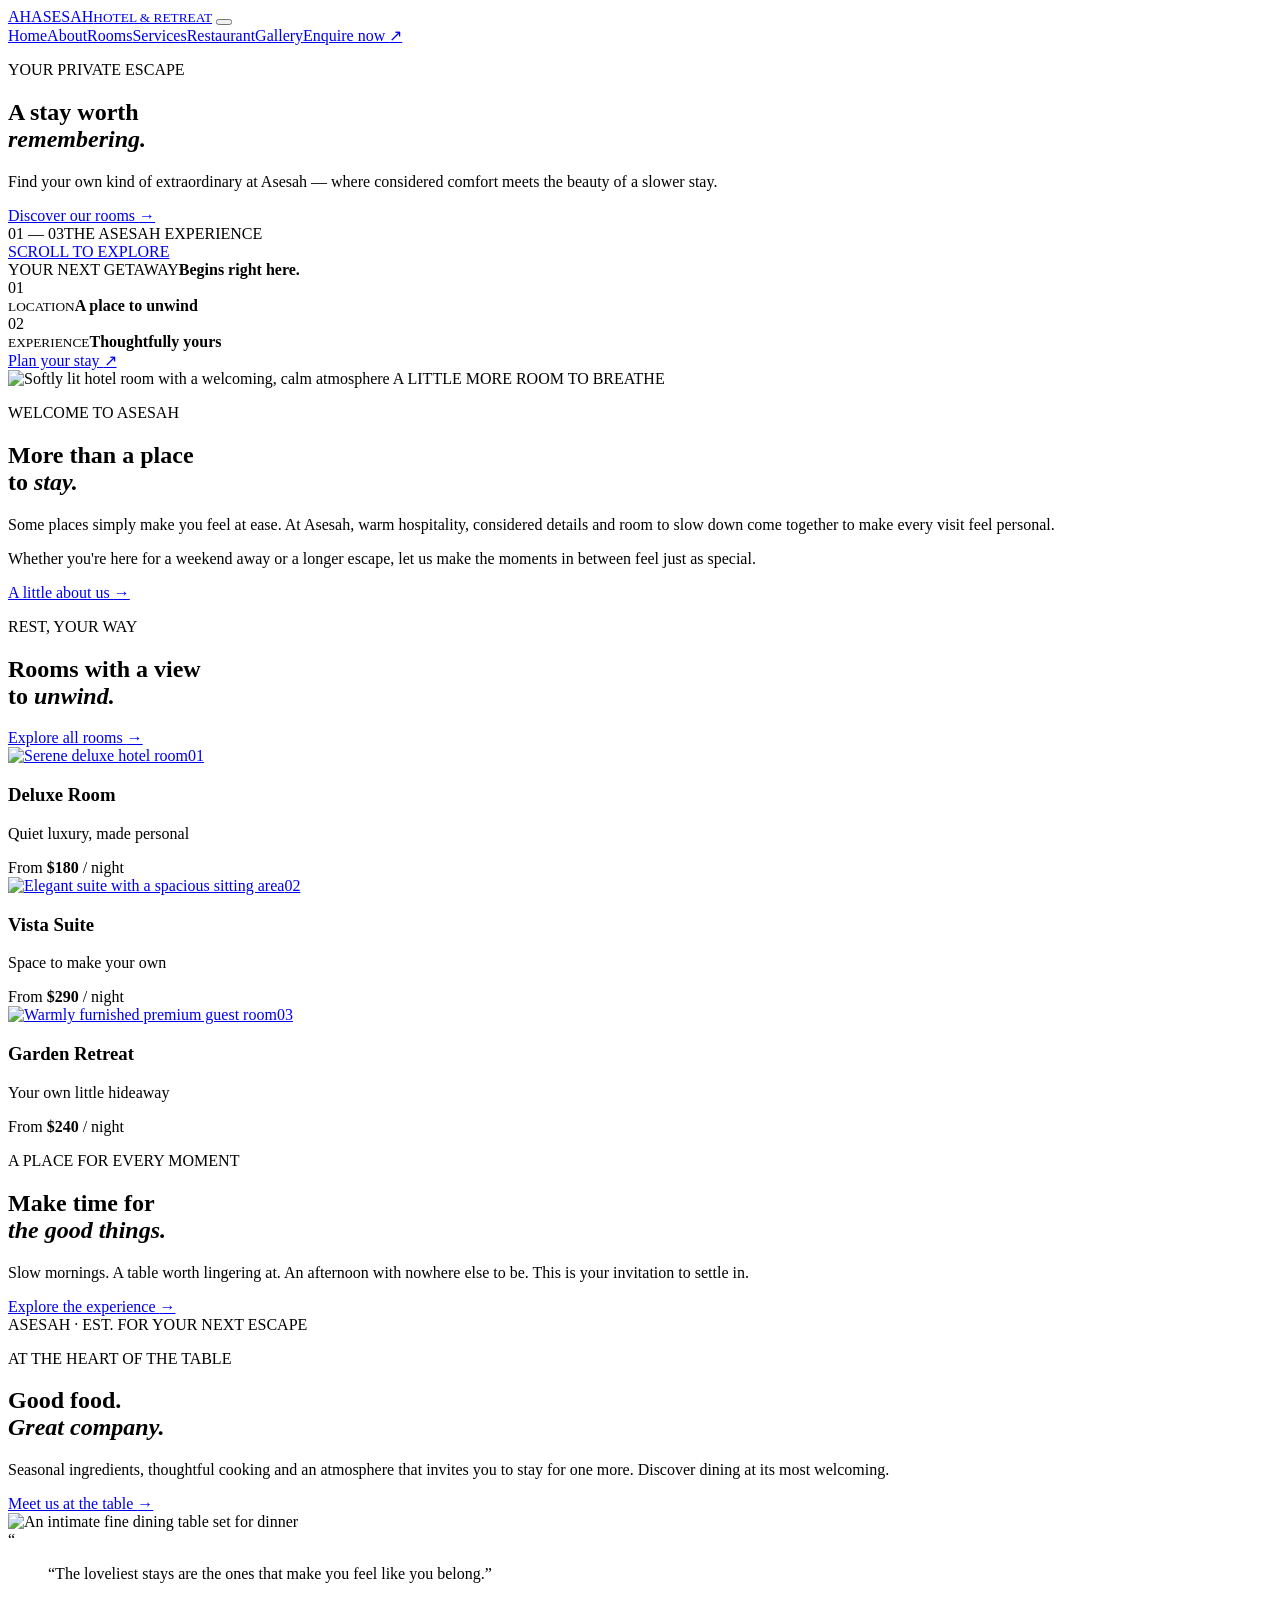
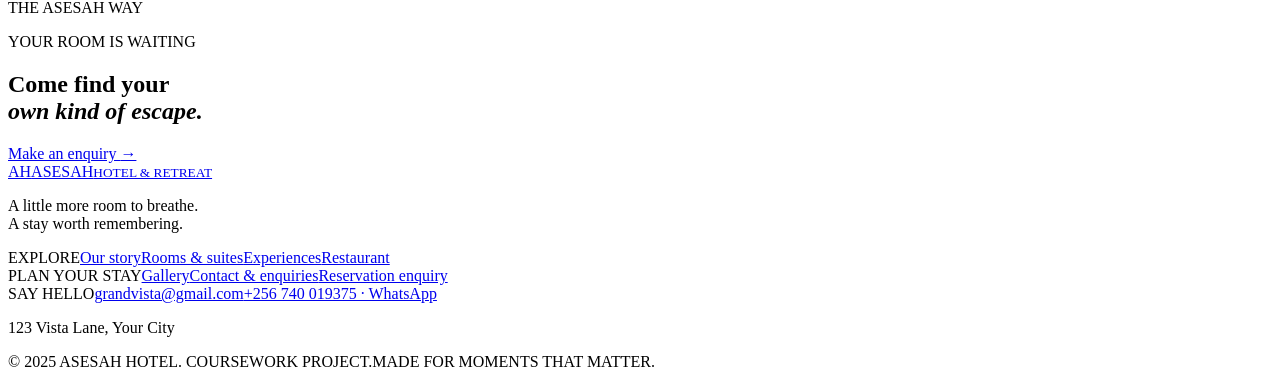
==== index.html @ 2b23ec88 "Add files via upload" ====
<!doctype html>
<html lang="en">
<head>
  <meta charset="utf-8">
  <meta name="viewport" content="width=device-width, initial-scale=1">
  <meta name="description" content="Discover thoughtful luxury, beautiful rooms and memorable dining at Asesah Hotel.">
  <title>Asesah Hotel | A stay worth remembering</title>
  <link rel="preconnect" href="https://fonts.googleapis.com">
  <link rel="preconnect" href="https://fonts.gstatic.com" crossorigin>
  <link href="https://fonts.googleapis.com/css2?family=DM+Sans:wght@400;500;600;700&family=Playfair+Display:wght@400;500;600;700&display=swap" rel="stylesheet">
  <link rel="stylesheet" href="css/style.css">
  <script src="js/script.js" defer></script>
</head>
<body>
  <header class="site-header">
    <a class="brand" href="index.html" aria-label="Asesah Hotel home"><span class="brand-mark">AH</span><span class="brand-name">ASESAH<small>HOTEL &amp; RETREAT</small></span></a>
    <button class="menu-toggle" type="button" aria-expanded="false" aria-controls="primary-nav" aria-label="Open navigation"><span></span><span></span></button>
    <nav class="primary-nav" id="primary-nav" aria-label="Main navigation">
      <a class="active" href="index.html">Home</a><a href="about.html">About</a><a href="rooms.html">Rooms</a><a href="services.html">Services</a><a href="restaurant.html">Restaurant</a><a href="gallery.html">Gallery</a><a class="nav-cta" href="contact.html">Enquire now <span aria-hidden="true">↗</span></a>
    </nav>
  </header>
  <main>
    <section class="hero home-hero">
      <div class="hero-shade"></div>
      <div class="hero-content">
        <p class="eyebrow light-eyebrow"><span></span> YOUR PRIVATE ESCAPE</p>
        <h1>A stay worth<br><em>remembering.</em></h1>
        <p class="hero-copy">Find your own kind of extraordinary at Asesah — where considered comfort meets the beauty of a slower stay.</p>
        <a class="button button-gold" href="rooms.html">Discover our rooms <span aria-hidden="true">→</span></a>
      </div>
      <div class="hero-caption"><span>01 — 03</span><span>THE ASESAH EXPERIENCE</span><span class="caption-line"></span></div>
      <a class="scroll-cue" href="#welcome"><span></span> SCROLL TO EXPLORE</a>
    </section>

    <section class="booking-strip" aria-label="Plan your stay">
      <div class="booking-intro"><span class="eyebrow">YOUR NEXT GETAWAY</span><strong>Begins right here.</strong></div>
      <div class="booking-detail"><span>01</span><div><small>LOCATION</small><strong>A place to unwind</strong></div></div>
      <div class="booking-detail"><span>02</span><div><small>EXPERIENCE</small><strong>Thoughtfully yours</strong></div></div>
      <a class="booking-link" href="contact.html">Plan your stay <span aria-hidden="true">↗</span></a>
    </section>

    <section class="section welcome-section" id="welcome">
      <div class="welcome-image image-frame">
        <img src="https://images.unsplash.com/photo-1611892440504-42a792e24d32?auto=format&fit=crop&w=1100&q=85" alt="Softly lit hotel room with a welcoming, calm atmosphere">
        <span class="image-note">A LITTLE MORE ROOM TO BREATHE</span>
      </div>
      <div class="welcome-copy">
        <p class="eyebrow">WELCOME TO ASESAH</p>
        <h2>More than a place<br>to <em>stay.</em></h2>
        <p>Some places simply make you feel at ease. At Asesah, warm hospitality, considered details and room to slow down come together to make every visit feel personal.</p>
        <p>Whether you're here for a weekend away or a longer escape, let us make the moments in between feel just as special.</p>
        <a class="text-link" href="about.html">A little about us <span aria-hidden="true">→</span></a>
      </div>
    </section>

    <section class="section rooms-section">
      <div class="section-heading">
        <div><p class="eyebrow">REST, YOUR WAY</p><h2>Rooms with a view<br>to <em>unwind.</em></h2></div>
        <a class="text-link" href="rooms.html">Explore all rooms <span aria-hidden="true">→</span></a>
      </div>
      <div class="room-grid">
        <article class="room-card">
          <a class="room-image" href="rooms.html"><img src="https://images.unsplash.com/photo-1611892440504-42a792e24d32?auto=format&fit=crop&w=900&q=85" alt="Serene deluxe hotel room" loading="lazy"><span class="room-number">01</span></a>
          <div class="room-info"><div><h3>Deluxe Room</h3><p>Quiet luxury, made personal</p></div><span class="room-price">From <strong>$180</strong> / night</span></div>
        </article>
        <article class="room-card">
          <a class="room-image" href="rooms.html"><img src="https://images.unsplash.com/photo-1590490360182-c33d57733427?auto=format&fit=crop&w=900&q=85" alt="Elegant suite with a spacious sitting area" loading="lazy"><span class="room-number">02</span></a>
          <div class="room-info"><div><h3>Vista Suite</h3><p>Space to make your own</p></div><span class="room-price">From <strong>$290</strong> / night</span></div>
        </article>
        <article class="room-card">
          <a class="room-image" href="rooms.html"><img src="https://images.unsplash.com/photo-1616486338812-3dadae4b4ace?auto=format&fit=crop&w=900&q=85" alt="Warmly furnished premium guest room" loading="lazy"><span class="room-number">03</span></a>
          <div class="room-info"><div><h3>Garden Retreat</h3><p>Your own little hideaway</p></div><span class="room-price">From <strong>$240</strong> / night</span></div>
        </article>
      </div>
    </section>

    <section class="experience-band">
      <div class="experience-photo"></div>
      <div class="experience-content"><p class="eyebrow light-eyebrow">A PLACE FOR EVERY MOMENT</p><h2>Make time for<br><em>the good things.</em></h2><p>Slow mornings. A table worth lingering at. An afternoon with nowhere else to be. This is your invitation to settle in.</p><a class="button button-outline" href="services.html">Explore the experience <span aria-hidden="true">→</span></a></div>
      <div class="experience-index">ASESAH · EST. FOR YOUR NEXT ESCAPE</div>
    </section>

    <section class="section dining-section">
      <div class="dining-copy"><p class="eyebrow">AT THE HEART OF THE TABLE</p><h2>Good food.<br><em>Great company.</em></h2><p>Seasonal ingredients, thoughtful cooking and an atmosphere that invites you to stay for one more. Discover dining at its most welcoming.</p><a class="text-link" href="restaurant.html">Meet us at the table <span aria-hidden="true">→</span></a></div>
      <div class="dining-image image-frame"><img src="https://images.unsplash.com/photo-1414235077428-338989a2e8c0?auto=format&fit=crop&w=1100&q=85" alt="An intimate fine dining table set for dinner" loading="lazy"></div>
    </section>
    <section class="quote-section"><span class="quote-mark">“</span><blockquote>“The loveliest stays are the ones that make you feel like you belong.”</blockquote><p>THE ASESAH WAY</p></section>
    <section class="final-cta"><p class="eyebrow light-eyebrow">YOUR ROOM IS WAITING</p><h2>Come find your<br><em>own kind of escape.</em></h2><a class="button button-gold" href="contact.html">Make an enquiry <span aria-hidden="true">→</span></a></section>
  </main>
  <footer class="site-footer">
    <div class="footer-main"><div class="footer-brand"><a class="brand brand-footer" href="index.html"><span class="brand-mark">AH</span><span class="brand-name">ASESAH<small>HOTEL &amp; RETREAT</small></span></a><p>A little more room to breathe.<br>A stay worth remembering.</p></div><div class="footer-column"><span class="footer-label">EXPLORE</span><a href="about.html">Our story</a><a href="rooms.html">Rooms &amp; suites</a><a href="services.html">Experiences</a><a href="restaurant.html">Restaurant</a></div><div class="footer-column"><span class="footer-label">PLAN YOUR STAY</span><a href="gallery.html">Gallery</a><a href="contact.html">Contact &amp; enquiries</a><a href="contact.html#reservation">Reservation enquiry</a></div><div class="footer-column footer-contact"><span class="footer-label">SAY HELLO</span><a href="mailto:grandvista@gmail.com">grandvista@gmail.com</a><a href="https://wa.me/256740019375" target="_blank" rel="noopener noreferrer">+256 740 019375 · WhatsApp</a><p>123 Vista Lane, Your City</p></div></div>
    <div class="footer-bottom"><span>© 2025 ASESAH HOTEL. COURSEWORK PROJECT.</span><span>MADE FOR MOMENTS THAT MATTER.</span></div>
  </footer>
</body>
</html>
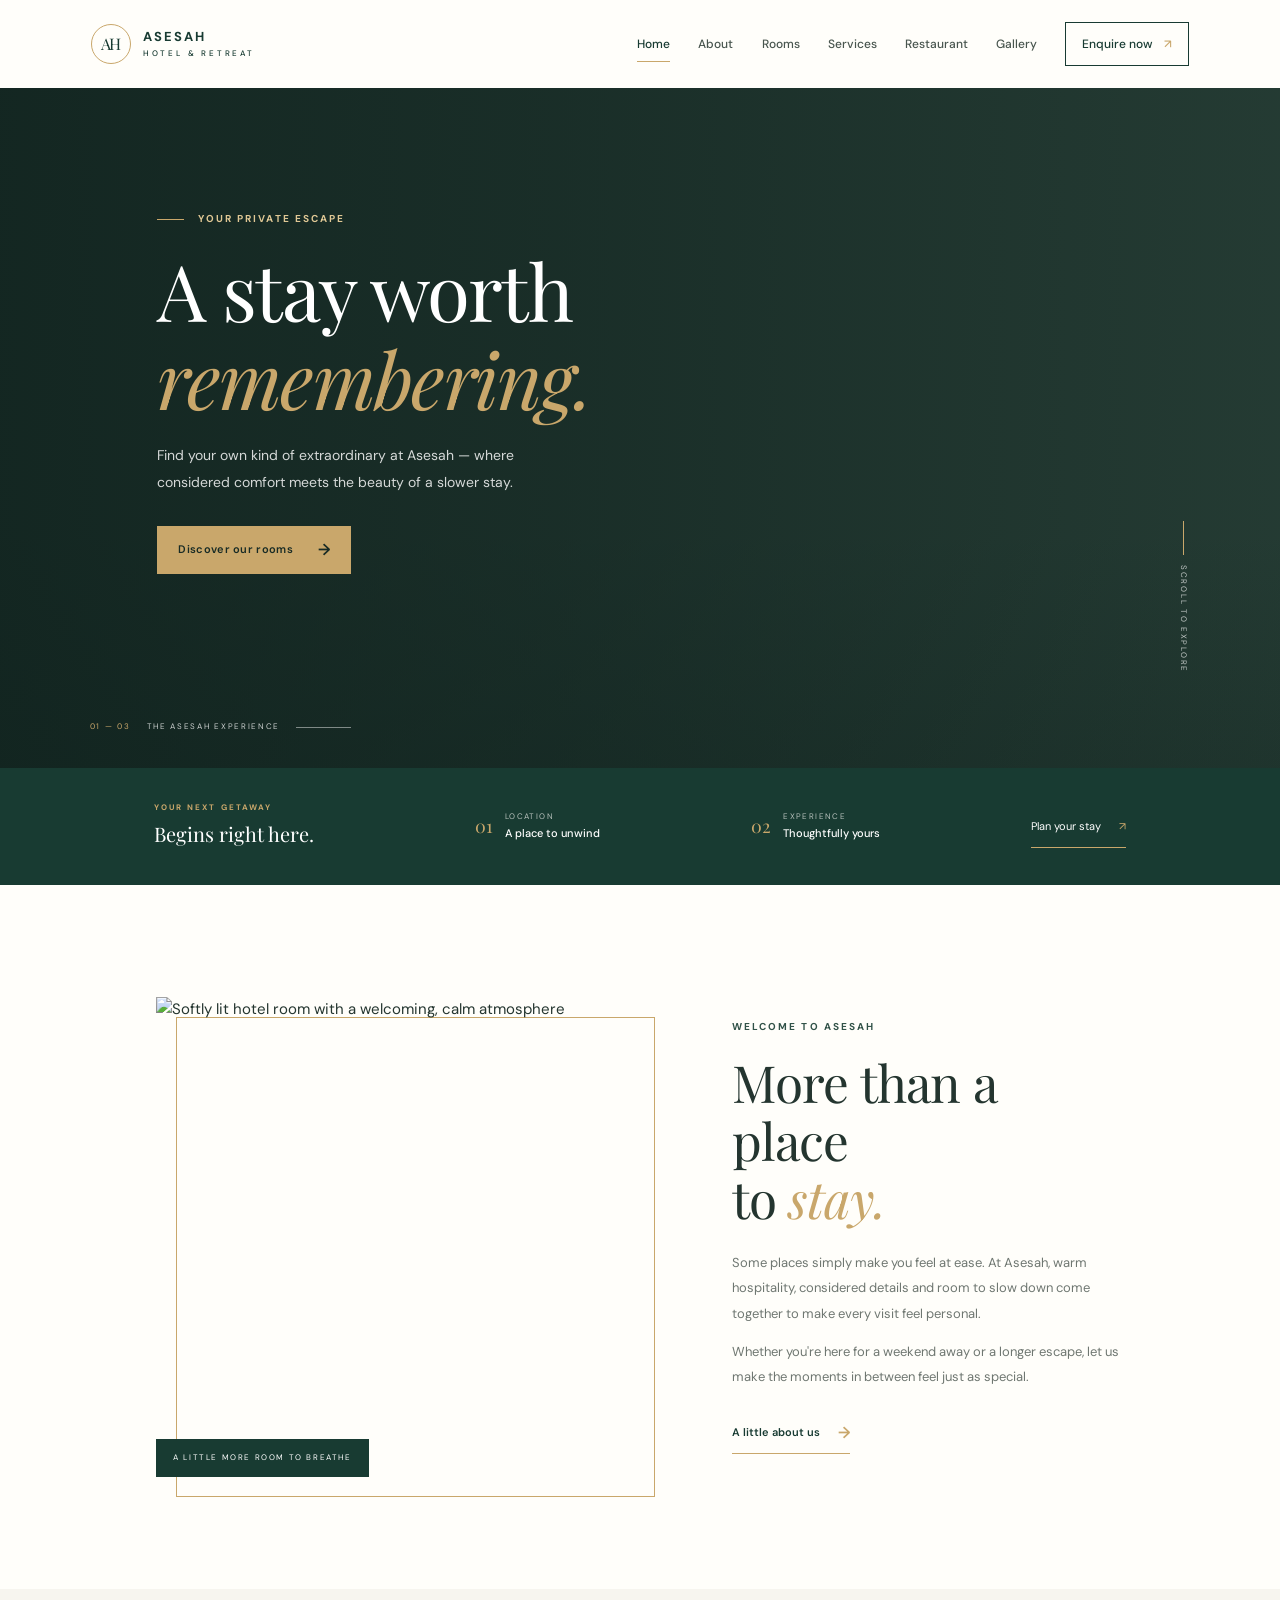
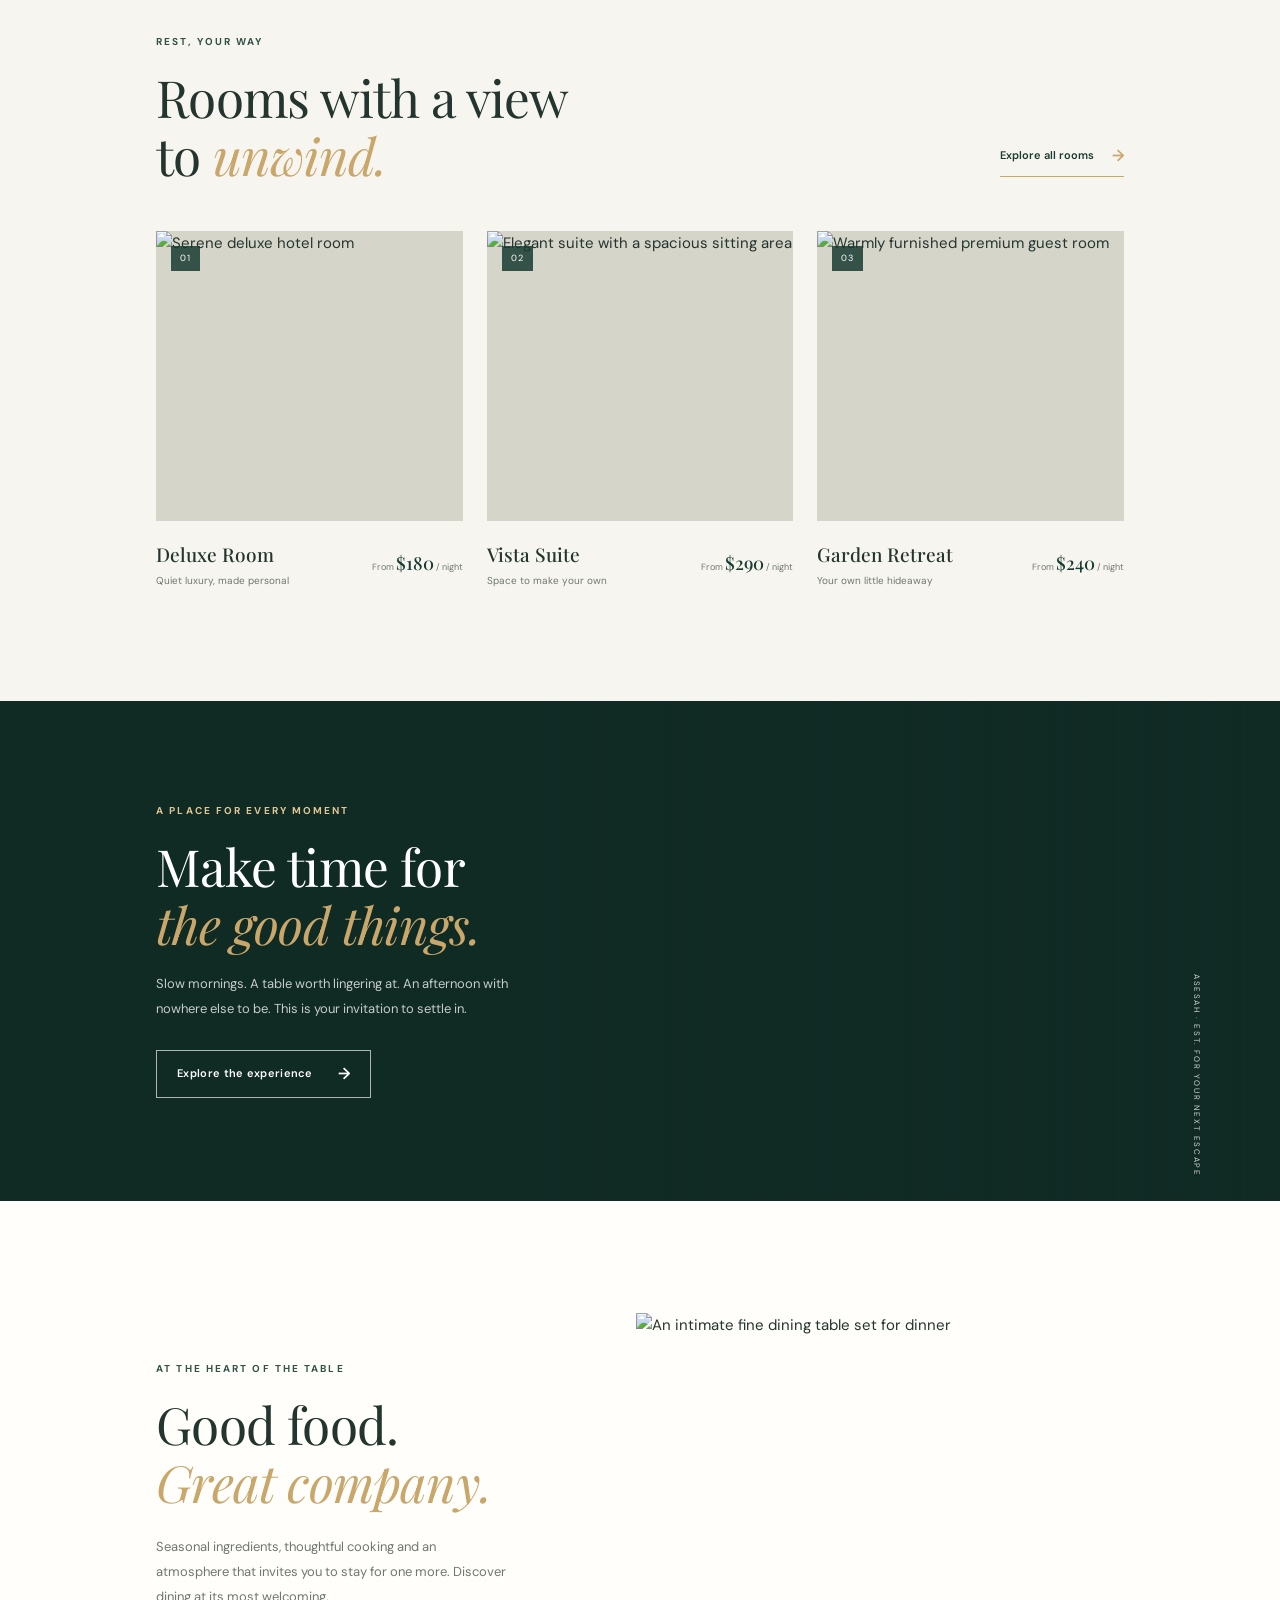
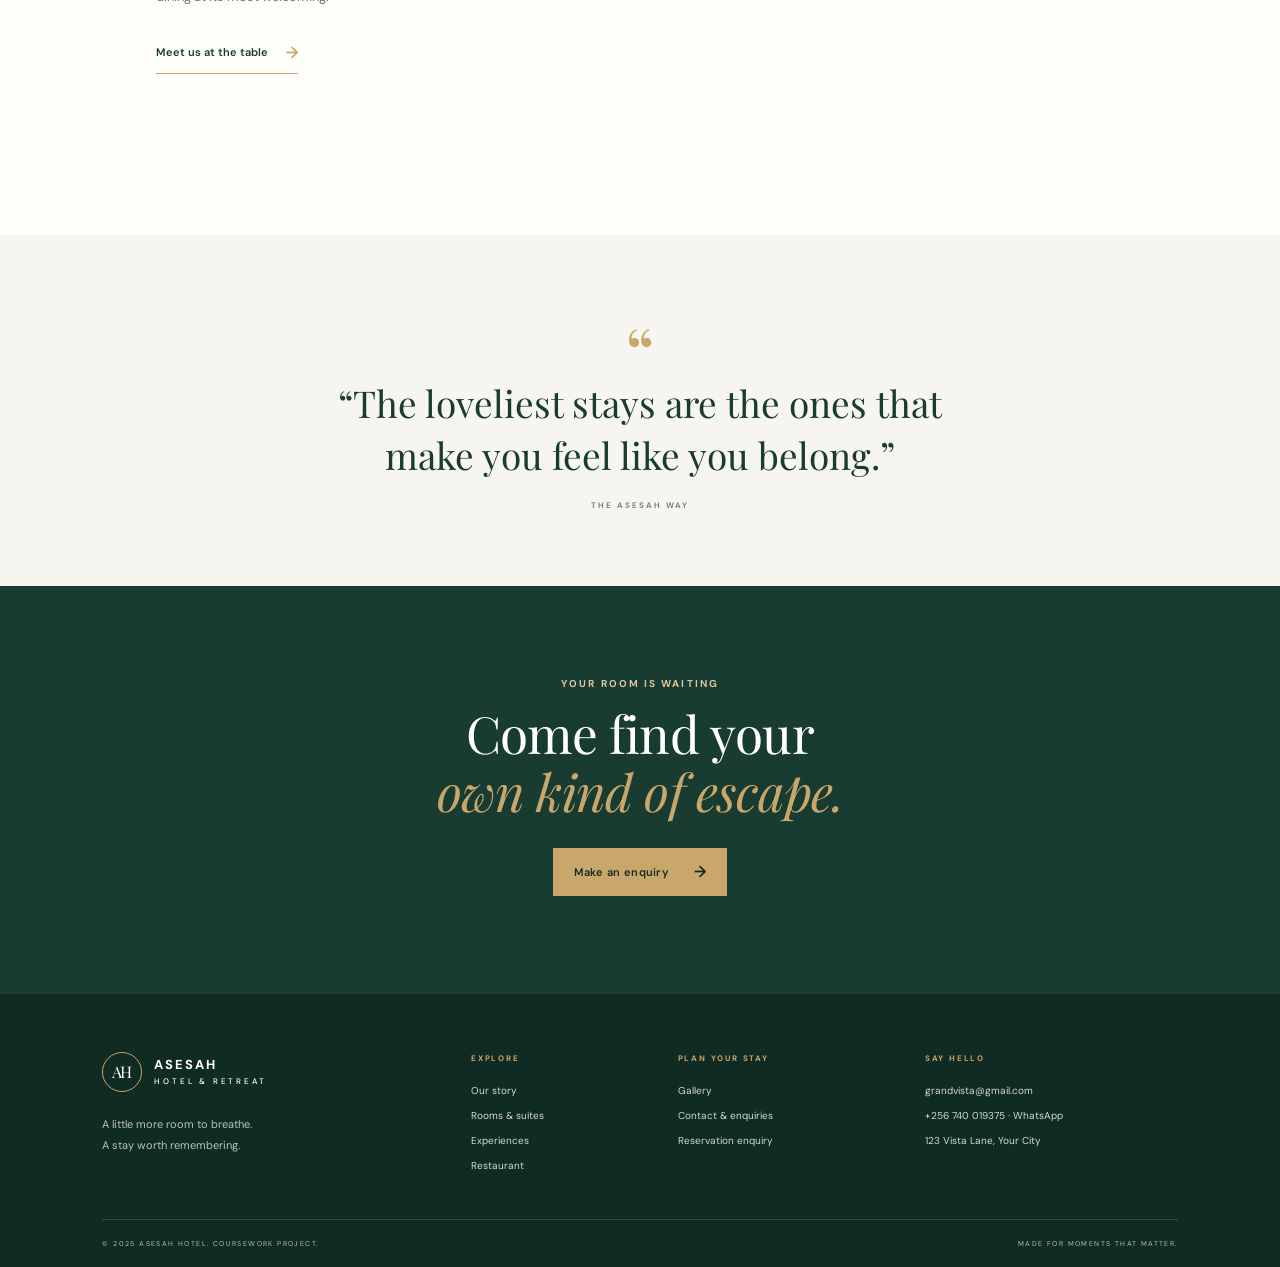
==== commit d7072780: "Fix static asset paths for Cloudflare Pages Point all pages to the CSS and JavaScript files at the r" ====
--- a/index.html
+++ b/index.html
@@ -8,8 +8,8 @@
   <link rel="preconnect" href="https://fonts.googleapis.com">
   <link rel="preconnect" href="https://fonts.gstatic.com" crossorigin>
   <link href="https://fonts.googleapis.com/css2?family=DM+Sans:wght@400;500;600;700&family=Playfair+Display:wght@400;500;600;700&display=swap" rel="stylesheet">
-  <link rel="stylesheet" href="css/style.css">
-  <script src="js/script.js" defer></script>
+  <link rel="stylesheet" href="style.css">
+  <script src="script.js" defer></script>
 </head>
 <body>
   <header class="site-header">
--- a/style.css
+++ b/style.css
@@ -0,0 +1,430 @@
+:root {
+  --green: #183b32;
+  --green-deep: #102a24;
+  --green-soft: #315248;
+  --gold: #c9a76b;
+  --cream: #f7f5ef;
+  --paper: #fffefa;
+  --ink: #24352f;
+  --muted: #6f7771;
+  --line: #e4e1d8;
+  --serif: "Playfair Display", Georgia, serif;
+  --sans: "DM Sans", Arial, sans-serif;
+}
+
+* { box-sizing: border-box; }
+html { scroll-behavior: smooth; }
+body { margin: 0; color: var(--ink); background: var(--paper); font-family: var(--sans); font-size: 15px; line-height: 1.7; -webkit-font-smoothing: antialiased; }
+img { display: block; width: 100%; }
+a { color: inherit; text-decoration: none; }
+button, input, select, textarea { font: inherit; }
+button, a { -webkit-tap-highlight-color: transparent; }
+::selection { color: white; background: var(--green-soft); }
+
+.site-header { height: 88px; width: 100%; padding: 0 7.1%; display: flex; align-items: center; justify-content: space-between; background: var(--paper); position: relative; z-index: 20; }
+.brand { display: inline-flex; gap: 12px; align-items: center; color: var(--green); }
+.brand-mark { width: 40px; height: 40px; display: grid; place-items: center; border: 1px solid var(--gold); border-radius: 50%; font-family: var(--serif); font-size: 16px; letter-spacing: -2px; padding-right: 2px; }
+.brand-name { font-size: 13px; font-weight: 700; line-height: 1.1; letter-spacing: 2px; }
+.brand-name small { display: block; margin-top: 5px; font-size: 8px; font-weight: 500; letter-spacing: 2.8px; }
+.primary-nav { display: flex; align-items: center; gap: clamp(17px, 2.2vw, 35px); height: 100%; }
+.primary-nav > a { position: relative; color: #48554e; font-size: 12px; font-weight: 500; transition: color .2s ease; }
+.primary-nav > a:not(.nav-cta)::after { content: ""; height: 1px; width: 0; position: absolute; bottom: -8px; left: 0; background: var(--gold); transition: width .2s ease; }
+.primary-nav > a:hover, .primary-nav > a.active { color: var(--green); }
+.primary-nav > a:hover::after, .primary-nav > a.active::after { width: 100%; }
+.primary-nav .nav-cta { padding: 11px 16px; border: 1px solid var(--green); color: var(--green); transition: color .2s ease, background .2s ease; }
+.primary-nav .nav-cta:hover, .primary-nav .nav-cta.active { color: white; background: var(--green); }
+.nav-cta span { padding-left: 9px; color: var(--gold); }
+.menu-toggle { display: none; }
+
+.hero, .page-hero { position: relative; overflow: hidden; background-color: #263d35; background-position: center; background-size: cover; color: white; }
+.home-hero { min-height: min(680px, calc(100vh - 88px)); background-image: url("https://images.unsplash.com/photo-1600607687939-ce8a6c25118c?auto=format&fit=crop&w=2200&q=90"); }
+.hero-shade { position: absolute; inset: 0; background: linear-gradient(90deg, rgba(14,32,28,.77) 0%, rgba(14,32,28,.52) 43%, rgba(14,32,28,.08) 100%), linear-gradient(0deg, rgba(13,29,25,.22), transparent 35%); }
+.hero-content { position: relative; z-index: 1; width: min(610px, 78%); padding: 124px 0 125px 12.3%; }
+.eyebrow { margin: 0 0 20px; color: var(--green-soft); font-size: 10px; font-weight: 700; line-height: 1.4; letter-spacing: 2.1px; }
+.light-eyebrow { color: #e0c895; }
+.eyebrow span { display: inline-block; vertical-align: middle; width: 27px; height: 1px; margin-right: 9px; background: var(--gold); }
+h1, h2, h3, p { margin-top: 0; }
+h1, h2 { font-family: var(--serif); font-weight: 400; line-height: 1.13; }
+h1 { margin-bottom: 20px; font-size: clamp(52px, 6.1vw, 83px); letter-spacing: -1.7px; }
+h1 em, h2 em { color: var(--gold); font-weight: 400; }
+.hero-copy { max-width: 425px; margin-bottom: 30px; color: rgba(255,255,255,.82); font-size: 14px; line-height: 1.9; }
+.button { min-height: 48px; display: inline-flex; align-items: center; justify-content: center; gap: 25px; padding: 0 20px; border: 1px solid transparent; font-size: 11px; font-weight: 600; letter-spacing: .3px; transition: background .2s ease, color .2s ease, border-color .2s ease, transform .2s ease; }
+.button:hover { transform: translateY(-2px); }
+.button span { font-size: 16px; line-height: 1; }
+.button-gold { color: #182b25; background: var(--gold); }
+.button-gold:hover { background: #d7bb87; }
+.button-dark { color: white; background: var(--green); }
+.button-dark:hover { background: var(--green-soft); }
+.button-outline { border-color: rgba(255,255,255,.65); color: white; }
+.button-outline:hover { color: var(--green); background: white; }
+.hero-caption { position: absolute; z-index: 1; right: 7%; bottom: 34px; left: 7%; display: flex; gap: 16px; align-items: center; color: rgba(255,255,255,.78); font-size: 8px; letter-spacing: 1.7px; }
+.hero-caption > span:first-child { color: var(--gold); }
+.caption-line { width: 55px; height: 1px; background: rgba(255,255,255,.45); }
+.scroll-cue { position: absolute; right: 7%; bottom: 95px; z-index: 1; display: flex; align-items: center; gap: 10px; color: rgba(255,255,255,.72); font-size: 8px; letter-spacing: 1.7px; writing-mode: vertical-rl; }
+.scroll-cue span { width: 1px; height: 34px; background: var(--gold); }
+
+.booking-strip { min-height: 117px; padding: 24px 12%; display: flex; align-items: center; justify-content: space-between; gap: 28px; color: white; background: var(--green); }
+.booking-intro { display: flex; flex-direction: column; min-width: 170px; }
+.booking-intro .eyebrow { margin-bottom: 4px; color: var(--gold); font-size: 8px; }
+.booking-intro strong { font-family: var(--serif); font-size: 20px; font-weight: 400; }
+.booking-detail { display: flex; align-items: center; gap: 12px; }
+.booking-detail > span { color: var(--gold); font-family: var(--serif); font-size: 18px; }
+.booking-detail div { display: flex; flex-direction: column; }
+.booking-detail small { color: #b7c1bc; font-size: 8px; letter-spacing: 1.4px; }
+.booking-detail strong { font-size: 11px; font-weight: 500; }
+.booking-link { padding: 12px 0; border-bottom: 1px solid var(--gold); color: white; font-size: 11px; }
+.booking-link span { padding-left: 15px; color: var(--gold); }
+
+.section { padding: 112px 12.2%; }
+.welcome-section { display: grid; grid-template-columns: 1.05fr .86fr; gap: 10%; align-items: center; }
+.image-frame { position: relative; }
+.image-frame img { height: 480px; object-fit: cover; }
+.welcome-image::before { content: ""; position: absolute; z-index: -1; top: 20px; right: -20px; bottom: -20px; left: 20px; border: 1px solid var(--gold); }
+.image-note { position: absolute; bottom: 0; left: 0; padding: 12px 17px; color: white; background: var(--green); font-size: 8px; letter-spacing: 1.6px; }
+.welcome-copy { max-width: 420px; }
+.welcome-copy h2, .section-heading h2, .centered-heading h2, .values-heading h2, .experience-content h2, .dining-copy h2, .room-note h2, .amenities-band h2, .restaurant-hours h2, .contact-details h2, .form-heading h2, .contact-last h2, .final-cta h2, .about-image-band h2 { margin-bottom: 22px; font-size: clamp(38px, 4vw, 54px); letter-spacing: -.8px; }
+.welcome-copy > p:not(.eyebrow), .dining-copy > p:not(.eyebrow) { color: var(--muted); font-size: 13px; line-height: 1.95; }
+.text-link { display: inline-flex; align-items: center; gap: 18px; margin-top: 16px; padding-bottom: 7px; border-bottom: 1px solid var(--gold); color: var(--green); font-size: 11px; font-weight: 600; }
+.text-link span { color: var(--gold); font-size: 16px; transition: transform .2s ease; }
+.text-link:hover span { transform: translateX(4px); }
+
+.rooms-section { padding-top: 46px; background: var(--cream); }
+.section-heading { display: flex; align-items: end; justify-content: space-between; gap: 30px; margin-bottom: 46px; }
+.section-heading h2 { margin-bottom: 0; }
+.section-heading .text-link { margin: 0 0 8px; }
+.room-grid { display: grid; grid-template-columns: repeat(3, 1fr); gap: 24px; }
+.room-card { min-width: 0; }
+.room-image { position: relative; display: block; overflow: hidden; height: 290px; background: #d6d5ca; }
+.room-image img { height: 100%; object-fit: cover; transition: transform .5s ease; }
+.room-card:hover .room-image img { transform: scale(1.035); }
+.room-number { position: absolute; top: 15px; left: 15px; padding: 5px 9px; color: white; background: rgba(24,59,50,.85); font-size: 9px; letter-spacing: 1px; }
+.room-info { display: flex; justify-content: space-between; gap: 10px; padding-top: 17px; }
+.room-info h3 { margin-bottom: 2px; font-family: var(--serif); font-size: 19px; font-weight: 500; }
+.room-info p { margin-bottom: 0; color: var(--muted); font-size: 10px; }
+.room-price { align-self: center; color: var(--muted); text-align: right; white-space: nowrap; font-size: 9px; }
+.room-price strong { color: var(--green); font-family: var(--serif); font-size: 18px; font-weight: 500; }
+
+.experience-band { min-height: 500px; position: relative; display: flex; align-items: center; overflow: hidden; color: white; background: var(--green-deep); }
+.experience-photo { position: absolute; inset: 0 0 0 42%; background: linear-gradient(90deg, var(--green-deep) 0%, rgba(16,42,36,.42) 48%, rgba(16,42,36,.12) 100%), url("https://images.unsplash.com/photo-1576013551627-0cc20b96c2a7?auto=format&fit=crop&w=1800&q=85") center 55%/cover; }
+.experience-content { position: relative; width: 55%; padding: 82px 0 82px 12.2%; }
+.experience-content h2 { margin-bottom: 18px; }
+.experience-content > p:not(.eyebrow) { max-width: 390px; margin-bottom: 28px; color: rgba(255,255,255,.76); font-size: 13px; line-height: 1.9; }
+.experience-index { position: absolute; right: 6%; bottom: 25px; color: rgba(255,255,255,.8); font-size: 8px; letter-spacing: 1.6px; writing-mode: vertical-rl; }
+.dining-section { display: grid; grid-template-columns: .8fr 1.1fr; gap: 13%; align-items: center; }
+.dining-copy { max-width: 390px; }
+.dining-image img { height: 410px; }
+.quote-section { padding: 80px 20px 74px; text-align: center; background: var(--cream); }
+.quote-mark { display: block; height: 48px; color: var(--gold); font-family: var(--serif); font-size: 72px; line-height: 1; }
+.quote-section blockquote { max-width: 660px; margin: 14px auto 18px; color: var(--green); font-family: var(--serif); font-size: clamp(25px, 3vw, 37px); line-height: 1.4; }
+.quote-section p { margin: 0; color: var(--muted); font-size: 8px; font-weight: 600; letter-spacing: 2px; }
+.final-cta { padding: 91px 20px 98px; text-align: center; color: white; background: var(--green); }
+.final-cta h2 { margin-bottom: 27px; }
+.final-cta .eyebrow { margin-bottom: 14px; }
+
+.site-footer { padding: 58px 8% 0; color: white; background: #102a24; }
+.footer-main { display: grid; grid-template-columns: 1.6fr .8fr 1fr 1.25fr; gap: 45px; max-width: 1250px; margin: 0 auto; padding-bottom: 45px; }
+.brand-footer { color: white; }
+.footer-brand > p { margin: 22px 0 0; color: #b8c2bd; font-size: 11px; line-height: 1.9; }
+.footer-column { display: flex; flex-direction: column; align-items: flex-start; gap: 8px; }
+.footer-label { margin-bottom: 8px; color: var(--gold); font-size: 8px; font-weight: 700; letter-spacing: 1.8px; }
+.footer-column a, .footer-column p { margin: 0; color: #d4dad6; font-size: 10px; }
+.footer-column a:hover { color: var(--gold); }
+.footer-bottom { display: flex; justify-content: space-between; gap: 15px; padding: 18px 0; border-top: 1px solid rgba(255,255,255,.15); color: #b6c0ba; font-size: 7px; letter-spacing: 1.4px; }
+
+.page-hero { min-height: 450px; display: flex; align-items: center; }
+.page-hero-content { position: relative; z-index: 1; width: min(650px, 78%); padding: 73px 0 88px 12.2%; }
+.page-hero h1 { font-size: clamp(48px, 5.7vw, 74px); }
+.page-hero-content > p:last-child { max-width: 440px; margin-bottom: 0; color: rgba(255,255,255,.82); font-size: 13px; }
+.about-hero { background-image: url("https://images.unsplash.com/photo-1600210492486-724fe5c67fb0?auto=format&fit=crop&w=2200&q=85"); background-position: center 50%; }
+.rooms-hero { background-image: url("https://images.unsplash.com/photo-1590490360182-c33d57733427?auto=format&fit=crop&w=2200&q=85"); }
+.services-hero { background-image: url("https://images.unsplash.com/photo-1576013551627-0cc20b96c2a7?auto=format&fit=crop&w=2200&q=85"); background-position: center 56%; }
+.restaurant-hero { background-image: url("https://images.unsplash.com/photo-1414235077428-338989a2e8c0?auto=format&fit=crop&w=2200&q=85"); }
+.gallery-hero { background-image: url("https://images.unsplash.com/photo-1600607687939-ce8a6c25118c?auto=format&fit=crop&w=2200&q=85"); }
+.contact-hero { background-image: url("https://images.unsplash.com/photo-1600210492486-724fe5c67fb0?auto=format&fit=crop&w=2200&q=85"); background-position: center 58%; }
+.story-section { padding-top: 100px; padding-bottom: 105px; }
+.values-section { display: grid; grid-template-columns: .75fr 1.25fr; gap: 12%; padding: 90px 16%; background: var(--cream); }
+.values-heading h2 { font-size: 48px; }
+.value-list article { display: grid; grid-template-columns: 45px 1fr; gap: 20px; padding: 0 0 22px; margin-bottom: 23px; border-bottom: 1px solid var(--line); }
+.value-list article:last-child { margin-bottom: 0; }
+.value-list article > span { color: var(--gold); font-family: var(--serif); font-size: 20px; }
+.value-list h3 { margin-bottom: 6px; font-family: var(--serif); font-size: 20px; font-weight: 500; }
+.value-list p { max-width: 470px; margin-bottom: 0; color: var(--muted); font-size: 12px; line-height: 1.8; }
+.about-image-band { height: 450px; position: relative; overflow: hidden; color: white; }
+.about-image-band::after { content: ""; position: absolute; inset: 0; background: linear-gradient(90deg, rgba(17,42,35,.75), rgba(17,42,35,.08)); }
+.about-image-band img { height: 100%; object-fit: cover; }
+.about-image-band > div { position: absolute; z-index: 1; top: 50%; left: 12%; transform: translateY(-50%); }
+.about-image-band h2 { margin-bottom: 0; }
+
+.room-listing { padding-top: 94px; padding-bottom: 100px; }
+.centered-heading { max-width: 560px; margin: 0 auto 55px; text-align: center; }
+.centered-heading h2 { margin-bottom: 13px; }
+.centered-heading > p:last-child { max-width: 470px; margin: 0 auto; color: var(--muted); font-size: 12px; line-height: 1.8; }
+.room-list { display: grid; gap: 55px; }
+.room-feature { display: grid; grid-template-columns: 1.12fr .88fr; align-items: center; gap: 8%; }
+.room-feature-reverse { grid-template-columns: .88fr 1.12fr; }
+.room-feature-reverse .room-feature-image { order: 2; }
+.room-feature-reverse .room-feature-copy { order: 1; padding-left: 5%; }
+.room-feature-image { min-height: 350px; position: relative; overflow: hidden; background: var(--cream); }
+.room-feature-image img { height: 390px; object-fit: cover; }
+.room-feature-image > span { position: absolute; right: 0; bottom: 0; padding: 9px 13px; color: white; background: var(--green); font-size: 9px; letter-spacing: 1px; }
+.room-feature-copy { padding: 25px 0; }
+.room-feature-copy .eyebrow { margin-bottom: 10px; }
+.room-feature-copy h3 { margin-bottom: 13px; font-family: var(--serif); font-size: 34px; font-weight: 400; }
+.room-description { max-width: 405px; color: var(--muted); font-size: 12px; line-height: 1.9; }
+.room-amenities { display: grid; grid-template-columns: 1fr 1fr; gap: 9px; padding: 17px 0; margin-top: 18px; border-top: 1px solid var(--line); color: #647068; font-size: 10px; }
+.room-feature-bottom { display: flex; align-items: center; justify-content: space-between; gap: 15px; margin-top: 8px; }
+.room-feature-bottom > p { margin: 0; color: var(--muted); font-size: 10px; }
+.room-feature-bottom strong { color: var(--green); font-family: var(--serif); font-size: 22px; font-weight: 500; }
+.room-feature-bottom small { font-size: 9px; }
+.room-feature-bottom .text-link { margin: 0; white-space: nowrap; font-size: 10px; }
+.rate-note { margin: 48px 0 0; color: var(--muted); text-align: center; font-size: 10px; }
+.room-note { padding: 76px 20px; text-align: center; background: var(--cream); }
+.room-note h2 { margin-bottom: 13px; }
+.room-note > p:not(.eyebrow) { margin-bottom: 25px; color: var(--muted); font-size: 11px; }
+
+.service-intro { padding-top: 95px; padding-bottom: 105px; }
+.service-grid { display: grid; grid-template-columns: 1.2fr 1fr 1fr; grid-template-rows: 270px 270px; gap: 17px; }
+.service-card { position: relative; min-width: 0; overflow: hidden; background: var(--green); color: white; }
+.service-card.service-large { grid-row: span 2; }
+.service-card img { height: 100%; object-fit: cover; transition: transform .5s ease; }
+.service-card:hover img { transform: scale(1.04); }
+.service-card::after { content: ""; position: absolute; inset: 20% 0 0; background: linear-gradient(0deg, rgba(12,31,26,.88), transparent); }
+.service-card-overlay { position: absolute; z-index: 1; right: 20px; bottom: 20px; left: 20px; }
+.service-card-overlay > span { color: var(--gold); font-size: 8px; letter-spacing: 1.5px; }
+.service-card-overlay h3 { margin: 6px 0 5px; font-family: var(--serif); font-size: 25px; font-weight: 400; }
+.service-card-overlay p { max-width: 310px; margin: 0; color: rgba(255,255,255,.8); font-size: 10px; line-height: 1.7; }
+.service-large .service-card-overlay { right: 28px; bottom: 30px; left: 28px; }
+.service-large .service-card-overlay h3 { font-size: 33px; }
+.amenities-band { display: grid; grid-template-columns: .8fr 1.2fr; gap: 12%; align-items: center; padding: 75px 14%; color: white; background: var(--green); }
+.amenities-band h2 { margin-bottom: 0; }
+.amenity-list { display: grid; grid-template-columns: 1fr 1fr; gap: 14px 22px; }
+.amenity-list span { padding-bottom: 10px; border-bottom: 1px solid rgba(255,255,255,.2); color: rgba(255,255,255,.85); font-size: 11px; }
+.amenity-list span::before { content: "＋"; padding-right: 9px; color: var(--gold); }
+
+.dining-story { padding-top: 100px; padding-bottom: 105px; }
+.dining-story .welcome-image img { height: 450px; }
+.dining-story .button { margin-top: 15px; }
+.menu-section { padding: 90px 12% 105px; background: var(--cream); }
+.menu-section .centered-heading { margin-bottom: 50px; }
+.menu-grid { display: grid; grid-template-columns: 1fr 1fr; gap: 10%; max-width: 1000px; margin: 0 auto; }
+.menu-column > .eyebrow { padding-bottom: 13px; margin-bottom: 3px; border-bottom: 1px solid var(--gold); }
+.menu-item { display: flex; justify-content: space-between; gap: 18px; padding: 19px 0; border-bottom: 1px solid var(--line); }
+.menu-item h3 { margin-bottom: 3px; font-family: var(--serif); font-size: 17px; font-weight: 500; }
+.menu-item p { margin-bottom: 0; color: var(--muted); font-size: 10px; }
+.menu-item > span { color: var(--green); font-family: var(--serif); font-size: 17px; }
+.restaurant-hours { display: grid; grid-template-columns: 1fr 1fr; gap: 12%; padding: 78px 16%; }
+.restaurant-hours h2 { margin-bottom: 0; }
+.hours-list p { display: flex; justify-content: space-between; gap: 20px; padding: 12px 0; margin-bottom: 0; border-bottom: 1px solid var(--line); font-size: 11px; }
+.hours-list p span:first-child { color: var(--green); font-weight: 600; }
+.hours-list p span:last-child { color: var(--muted); }
+.hours-list small { display: block; margin-top: 14px; color: var(--muted); font-size: 9px; }
+
+.gallery-section { padding: 90px 10% 110px; }
+.gallery-heading { display: flex; align-items: end; justify-content: space-between; gap: 20px; margin-bottom: 40px; }
+.gallery-heading h2 { margin-bottom: 0; font-size: 45px; }
+.gallery-heading > p { margin: 0 0 8px; color: var(--muted); font-size: 11px; }
+.gallery-grid { display: grid; grid-template-columns: repeat(3, 1fr); grid-auto-rows: 245px; grid-auto-flow: dense; gap: 14px; }
+.gallery-item { position: relative; display: block; padding: 0; border: 0; overflow: hidden; cursor: zoom-in; background: var(--green); text-align: left; }
+.gallery-item::after { content: ""; position: absolute; inset: 45% 0 0; background: linear-gradient(0deg, rgba(15,35,29,.72), transparent); opacity: .8; transition: opacity .2s ease; }
+.gallery-item img { height: 100%; object-fit: cover; transition: transform .45s ease; }
+.gallery-item:hover img { transform: scale(1.04); }
+.gallery-item:hover::after { opacity: 1; }
+.gallery-item > span { position: absolute; z-index: 1; bottom: 15px; left: 17px; color: white; font-family: var(--serif); font-size: 17px; }
+.gallery-tall { grid-row: span 2; }
+.gallery-wide { grid-column: span 2; }
+.lightbox { width: min(92vw, 1100px); max-width: none; max-height: 90vh; padding: 0; border: 0; background: #101714; }
+.lightbox::backdrop { background: rgba(9,18,15,.88); }
+.lightbox img { width: 100%; max-height: 85vh; object-fit: contain; }
+.lightbox-close { position: absolute; z-index: 2; top: 10px; right: 14px; width: 40px; height: 40px; padding: 0; border: 1px solid rgba(255,255,255,.65); border-radius: 50%; color: white; background: rgba(0,0,0,.35); cursor: pointer; font-size: 27px; line-height: 1; }
+
+.contact-section { display: grid; grid-template-columns: .78fr 1.22fr; gap: 12%; padding: 90px 12% 105px; }
+.contact-details h2 { margin-bottom: 17px; }
+.contact-intro { max-width: 370px; margin-bottom: 28px; color: var(--muted); font-size: 12px; line-height: 1.9; }
+.contact-detail { margin-top: 20px; }
+.contact-detail > span { display: block; margin-bottom: 3px; color: var(--green-soft); font-size: 8px; font-weight: 700; letter-spacing: 1.6px; }
+.contact-detail > a, .contact-detail > p { margin-bottom: 0; color: var(--ink); font-size: 12px; line-height: 1.8; }
+.contact-detail > a:hover { color: var(--green-soft); text-decoration: underline; }
+.map-placeholder { min-height: 120px; display: flex; align-items: center; gap: 15px; padding: 17px; margin-top: 28px; color: var(--green); background: linear-gradient(135deg, #e6e5d9, #f3f0e7); }
+.map-placeholder > span { color: var(--gold); font-size: 29px; }
+.map-placeholder p { margin: 0; font-size: 9px; font-weight: 700; letter-spacing: 1px; line-height: 1.7; }
+.map-placeholder small { color: var(--muted); font-size: 7px; font-weight: 500; letter-spacing: 1.2px; }
+.form-wrap { padding: 38px; background: var(--cream); }
+.form-heading h2 { margin-bottom: 12px; font-size: 40px; }
+.form-heading > p:last-child { margin-bottom: 26px; color: var(--muted); font-size: 10px; }
+.reservation-form { display: grid; gap: 17px; }
+.form-row { display: grid; grid-template-columns: 1fr 1fr; gap: 16px; }
+.reservation-form label { display: grid; gap: 7px; color: var(--ink); font-size: 10px; font-weight: 600; }
+.reservation-form input, .reservation-form select, .reservation-form textarea { width: 100%; min-height: 43px; padding: 10px 12px; border: 1px solid #dcd9d0; border-radius: 0; outline: none; color: var(--ink); background: var(--paper); font-size: 11px; font-weight: 400; }
+.reservation-form input:focus, .reservation-form select:focus, .reservation-form textarea:focus { border-color: var(--green-soft); box-shadow: 0 0 0 2px rgba(49,82,72,.12); }
+.reservation-form textarea { resize: vertical; }
+.reservation-form ::placeholder { color: #9a9d97; }
+.optional { color: var(--muted); font-weight: 400; }
+.form-submit { width: max-content; min-width: 160px; margin-top: 3px; cursor: pointer; }
+.form-disclaimer { margin: -4px 0 0; color: var(--muted); font-size: 9px; line-height: 1.7; }
+.form-message { padding: 12px 14px; border-left: 3px solid var(--green); color: var(--green); background: #e8eee8; font-size: 11px; line-height: 1.6; }
+.form-message a { color: var(--green); font-weight: 700; text-decoration: underline; }
+.form-message.error { border-color: #a64c3c; color: #853b2f; background: #f6e8e4; }
+.contact-last { padding: 74px 20px; text-align: center; background: var(--cream); }
+.contact-last h2 { margin-bottom: 20px; }
+.contact-last > div { display: flex; justify-content: center; gap: 28px; }
+
+@media (min-width: 1500px) {
+  .site-header { padding-right: max(7.1%, calc((100% - 1300px)/2)); padding-left: max(7.1%, calc((100% - 1300px)/2)); }
+  .section { padding-right: max(12.2%, calc((100% - 1180px)/2)); padding-left: max(12.2%, calc((100% - 1180px)/2)); }
+}
+@media (max-width: 1050px) {
+  .site-header { padding: 0 5%; }
+  .primary-nav { gap: 17px; }
+  .primary-nav > a { font-size: 11px; }
+  .section { padding-right: 8%; padding-left: 8%; }
+  .booking-strip { padding-right: 8%; padding-left: 8%; }
+  .welcome-section { gap: 8%; }
+  .room-info { display: block; }
+  .room-price { display: block; margin-top: 9px; text-align: left; }
+  .footer-main { gap: 25px; }
+  .contact-section { padding-right: 8%; padding-left: 8%; gap: 8%; }
+}
+@media (max-width: 780px) {
+  .site-header { height: 74px; padding: 0 6%; }
+  .menu-toggle { width: 42px; height: 42px; display: flex; flex-direction: column; justify-content: center; gap: 6px; padding: 9px; border: 1px solid var(--line); background: transparent; cursor: pointer; }
+  .menu-toggle span { display: block; width: 100%; height: 1px; background: var(--green); transition: transform .2s ease; }
+  .menu-toggle[aria-expanded="true"] span:first-child { transform: translateY(3.5px) rotate(45deg); }
+  .menu-toggle[aria-expanded="true"] span:last-child { transform: translateY(-3.5px) rotate(-45deg); }
+  .primary-nav { position: absolute; top: 74px; right: 0; left: 0; height: auto; display: none; flex-direction: column; align-items: stretch; gap: 0; padding: 10px 6% 20px; background: var(--paper); box-shadow: 0 12px 18px rgba(21,46,38,.12); }
+  .primary-nav.is-open { display: flex; }
+  .primary-nav > a { padding: 12px 0; border-bottom: 1px solid var(--line); font-size: 13px; }
+  .primary-nav > a:not(.nav-cta)::after { display: none; }
+  .primary-nav .nav-cta { align-self: flex-start; padding: 10px 14px; margin-top: 14px; border-bottom: 1px solid var(--green); }
+  .home-hero { min-height: 570px; min-height: min(670px, calc(100svh - 74px)); background-position: 58% center; }
+  .hero-content { width: 85%; padding: 105px 0 120px 8%; }
+  .hero-caption { right: 8%; left: 8%; }
+  .scroll-cue { display: none; }
+  .booking-strip { min-height: auto; flex-wrap: wrap; justify-content: flex-start; gap: 21px 30px; padding: 24px 8%; }
+  .booking-intro { flex-basis: 100%; }
+  .booking-link { margin-left: auto; }
+  .section { padding: 75px 8%; }
+  .welcome-section, .dining-section { grid-template-columns: 1fr 1fr; gap: 8%; }
+  .image-frame img { height: 390px; }
+  .rooms-section { padding-top: 50px; }
+  .room-grid { gap: 14px; }
+  .room-image { height: 220px; }
+  .room-info h3 { font-size: 17px; }
+  .experience-content { width: 70%; padding-left: 8%; }
+  .experience-photo { left: 30%; }
+  .dining-image img { height: 345px; }
+  .footer-main { grid-template-columns: 1.3fr 1fr; }
+  .page-hero { min-height: 400px; }
+  .page-hero-content { padding-left: 8%; }
+  .values-section { grid-template-columns: 1fr 1.3fr; gap: 7%; padding: 70px 9%; }
+  .room-feature, .room-feature-reverse { grid-template-columns: 1fr 1fr; gap: 5%; }
+  .room-feature-image img { height: 330px; }
+  .room-feature-bottom { align-items: flex-start; flex-direction: column; }
+  .service-grid { grid-template-rows: 230px 230px; gap: 12px; }
+  .service-card-overlay { right: 13px; bottom: 14px; left: 13px; }
+  .service-card-overlay h3 { font-size: 21px; }
+  .amenities-band { padding: 65px 8%; }
+  .restaurant-hours { padding: 70px 9%; }
+  .contact-section { grid-template-columns: .75fr 1.25fr; gap: 6%; padding: 70px 7%; }
+  .form-wrap { padding: 27px; }
+}
+@media (max-width: 560px) {
+  body { font-size: 14px; }
+  .brand-mark { width: 36px; height: 36px; }
+  .brand-name { font-size: 11px; }
+  .brand-name small { font-size: 7px; }
+  .home-hero { min-height: 570px; background-position: 60% center; }
+  .hero-shade { background: linear-gradient(90deg, rgba(14,32,28,.78), rgba(14,32,28,.3)), linear-gradient(0deg, rgba(13,29,25,.24), transparent 40%); }
+  .hero-content { width: 92%; padding: 100px 0 115px 7%; }
+  h1 { font-size: 53px; }
+  .hero-copy { max-width: 340px; font-size: 12px; }
+  .hero-caption { font-size: 7px; gap: 10px; letter-spacing: 1px; }
+  .booking-strip { gap: 19px 16px; }
+  .booking-detail { gap: 8px; }
+  .booking-detail strong { font-size: 9px; }
+  .booking-detail small { font-size: 7px; }
+  .booking-intro strong { font-size: 18px; }
+  .booking-link { font-size: 10px; }
+  .section { padding: 65px 7%; }
+  .welcome-section, .dining-section { grid-template-columns: 1fr; gap: 44px; }
+  .welcome-image { margin-right: 12px; }
+  .image-frame img { height: 350px; }
+  .welcome-copy h2, .section-heading h2, .centered-heading h2, .values-heading h2, .experience-content h2, .dining-copy h2, .room-note h2, .amenities-band h2, .restaurant-hours h2, .contact-details h2, .form-heading h2, .contact-last h2, .final-cta h2, .about-image-band h2 { font-size: 39px; }
+  .rooms-section { padding-top: 60px; }
+  .section-heading { align-items: flex-start; flex-direction: column; gap: 17px; margin-bottom: 29px; }
+  .room-grid { grid-template-columns: 1fr; gap: 29px; }
+  .room-image { height: 275px; }
+  .room-info { display: flex; align-items: center; }
+  .room-price { margin-top: 0; text-align: right; }
+  .experience-band { min-height: 470px; }
+  .experience-photo { inset: 0; opacity: .58; background-image: linear-gradient(90deg, rgba(16,42,36,.9), rgba(16,42,36,.45)), url("https://images.unsplash.com/photo-1576013551627-0cc20b96c2a7?auto=format&fit=crop&w=1200&q=85"); }
+  .experience-content { width: 100%; padding: 70px 7%; }
+  .experience-index { display: none; }
+  .dining-section { padding-top: 70px; }
+  .dining-image { order: -1; }
+  .dining-image img { height: 320px; }
+  .quote-section { padding: 62px 9%; }
+  .quote-section blockquote { font-size: 26px; }
+  .final-cta { padding: 70px 15px; }
+  .site-footer { padding: 45px 7% 0; }
+  .footer-main { grid-template-columns: 1fr 1fr; gap: 28px 18px; }
+  .footer-brand { grid-column: 1 / -1; }
+  .footer-bottom { flex-direction: column; font-size: 7px; }
+  .page-hero { min-height: 375px; }
+  .page-hero-content { width: 90%; padding: 65px 0 80px 7%; }
+  .page-hero h1 { font-size: 51px; }
+  .page-hero-content > p:last-child { max-width: 310px; font-size: 12px; }
+  .story-section { padding-top: 65px; padding-bottom: 75px; }
+  .values-section { grid-template-columns: 1fr; gap: 30px; padding: 65px 8%; }
+  .about-image-band { height: 350px; }
+  .about-image-band > div { left: 7%; }
+  .room-listing { padding-top: 65px; }
+  .centered-heading { margin-bottom: 38px; }
+  .room-list { gap: 35px; }
+  .room-feature, .room-feature-reverse { grid-template-columns: 1fr; gap: 12px; }
+  .room-feature-reverse .room-feature-image { order: 1; }
+  .room-feature-reverse .room-feature-copy { order: 2; padding-left: 0; }
+  .room-feature-image { min-height: auto; }
+  .room-feature-image img { height: 280px; }
+  .room-feature-copy { padding: 15px 0; }
+  .room-feature-copy h3 { font-size: 30px; }
+  .room-feature-bottom { align-items: center; flex-direction: row; }
+  .room-feature-bottom .text-link { white-space: normal; }
+  .rate-note { line-height: 1.7; }
+  .room-note { padding: 60px 7%; }
+  .service-intro { padding-top: 65px; }
+  .service-grid { grid-template-columns: 1fr 1fr; grid-template-rows: 260px 220px 220px; gap: 10px; }
+  .service-card.service-large { grid-column: span 2; grid-row: auto; }
+  .service-large .service-card-overlay { right: 20px; bottom: 20px; left: 20px; }
+  .service-large .service-card-overlay h3 { font-size: 29px; }
+  .service-card-overlay h3 { font-size: 19px; }
+  .service-card-overlay p { font-size: 9px; }
+  .amenities-band { grid-template-columns: 1fr; gap: 26px; padding: 60px 8%; }
+  .amenity-list { gap: 11px 14px; }
+  .amenity-list span { font-size: 9px; }
+  .dining-story { padding-top: 65px; }
+  .dining-story .welcome-image img { height: 330px; }
+  .menu-section { padding: 65px 7%; }
+  .menu-grid { grid-template-columns: 1fr; gap: 35px; }
+  .restaurant-hours { grid-template-columns: 1fr; gap: 25px; padding: 60px 8%; }
+  .gallery-section { padding: 65px 6%; }
+  .gallery-heading { align-items: flex-start; flex-direction: column; gap: 10px; }
+  .gallery-heading h2 { font-size: 39px; }
+  .gallery-grid { grid-template-columns: 1fr 1fr; grid-auto-rows: 180px; gap: 9px; }
+  .gallery-wide { grid-column: span 2; }
+  .gallery-tall { grid-row: span 2; }
+  .gallery-item > span { bottom: 10px; left: 10px; font-size: 14px; }
+  .contact-section { grid-template-columns: 1fr; gap: 44px; padding: 65px 7%; }
+  .contact-details { display: grid; grid-template-columns: 1fr 1fr; column-gap: 18px; }
+  .contact-details > .eyebrow, .contact-details > h2, .contact-intro, .map-placeholder { grid-column: 1 / -1; }
+  .contact-details h2 { margin-bottom: 12px; }
+  .contact-intro { margin-bottom: 8px; }
+  .contact-detail { margin-top: 15px; }
+  .map-placeholder { margin-top: 23px; }
+  .form-wrap { padding: 23px 18px; }
+  .form-row { grid-template-columns: 1fr; gap: 15px; }
+  .contact-last { padding: 60px 15px; }
+  .contact-last > div { align-items: center; flex-direction: column; gap: 15px; }
+}
+@media (prefers-reduced-motion: reduce) {
+  *, *::before, *::after { scroll-behavior: auto !important; transition-duration: .01ms !important; animation-duration: .01ms !important; animation-iteration-count: 1 !important; }
+}
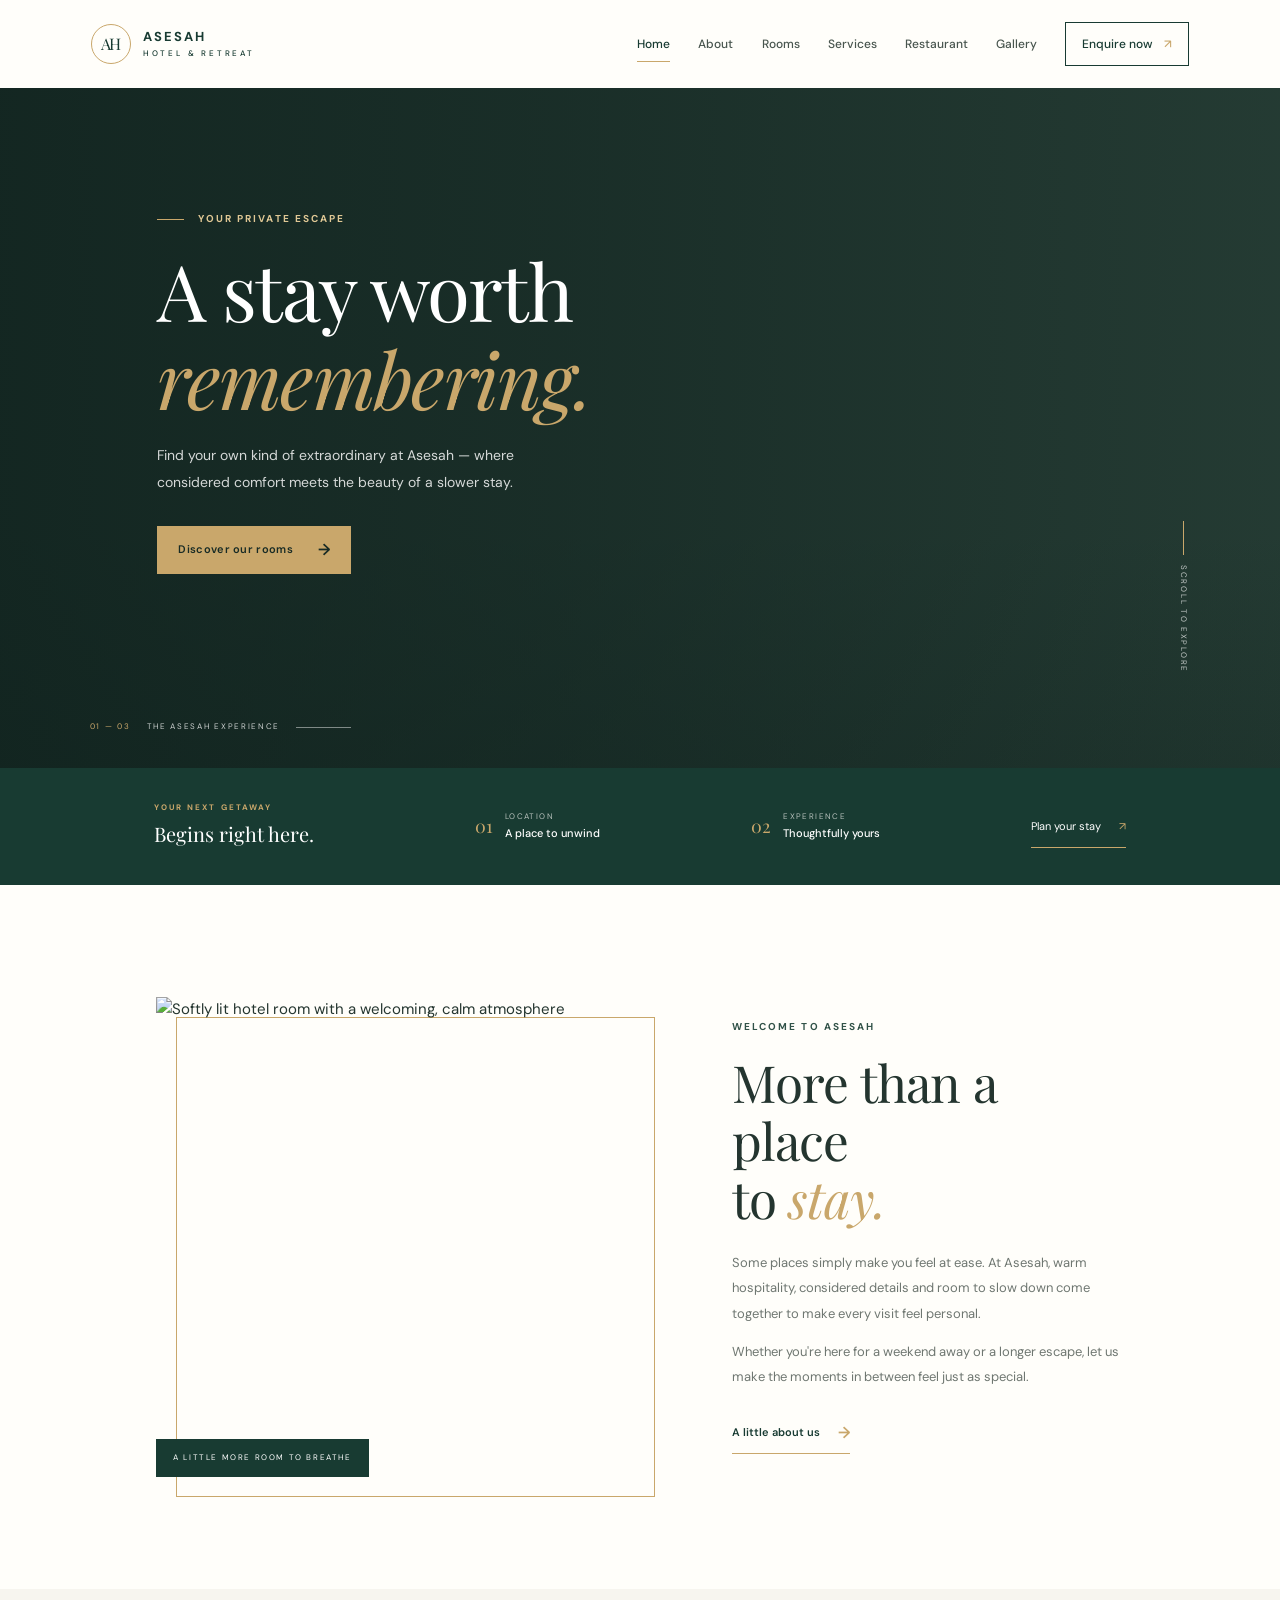
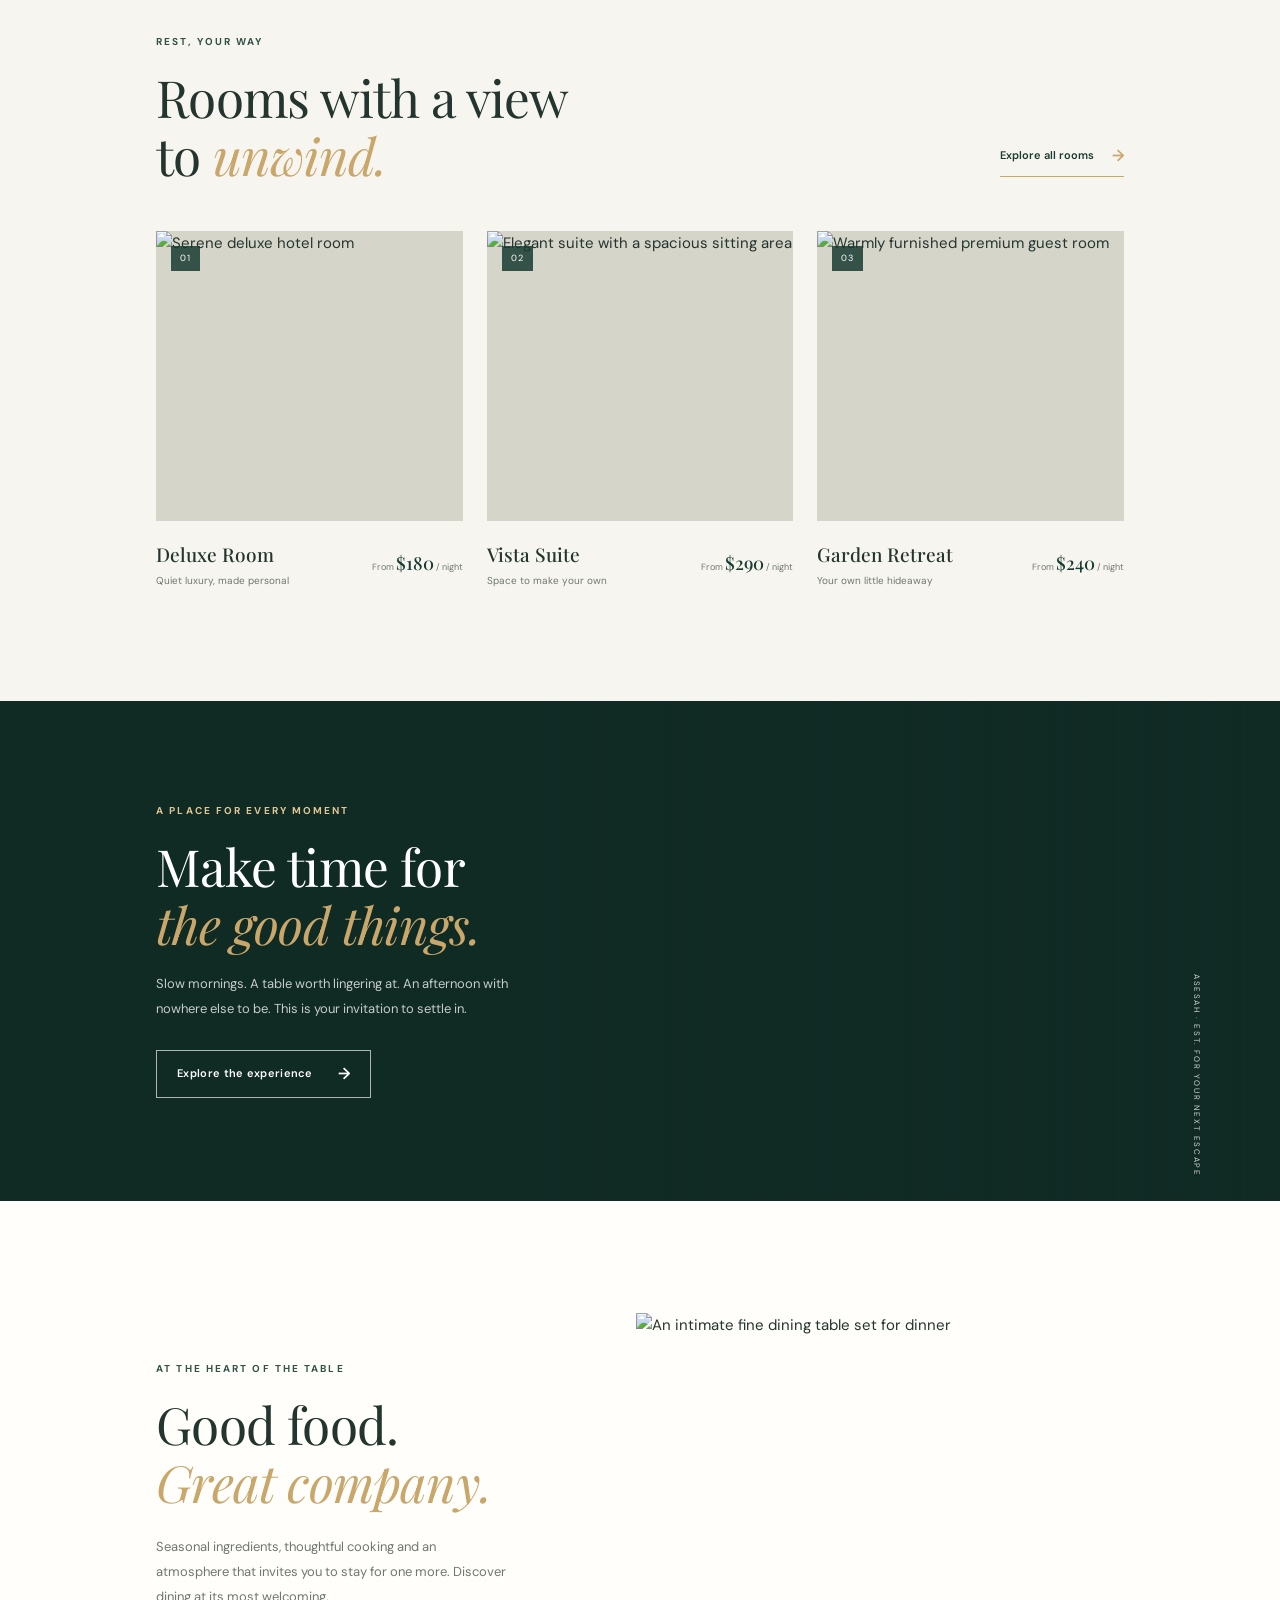
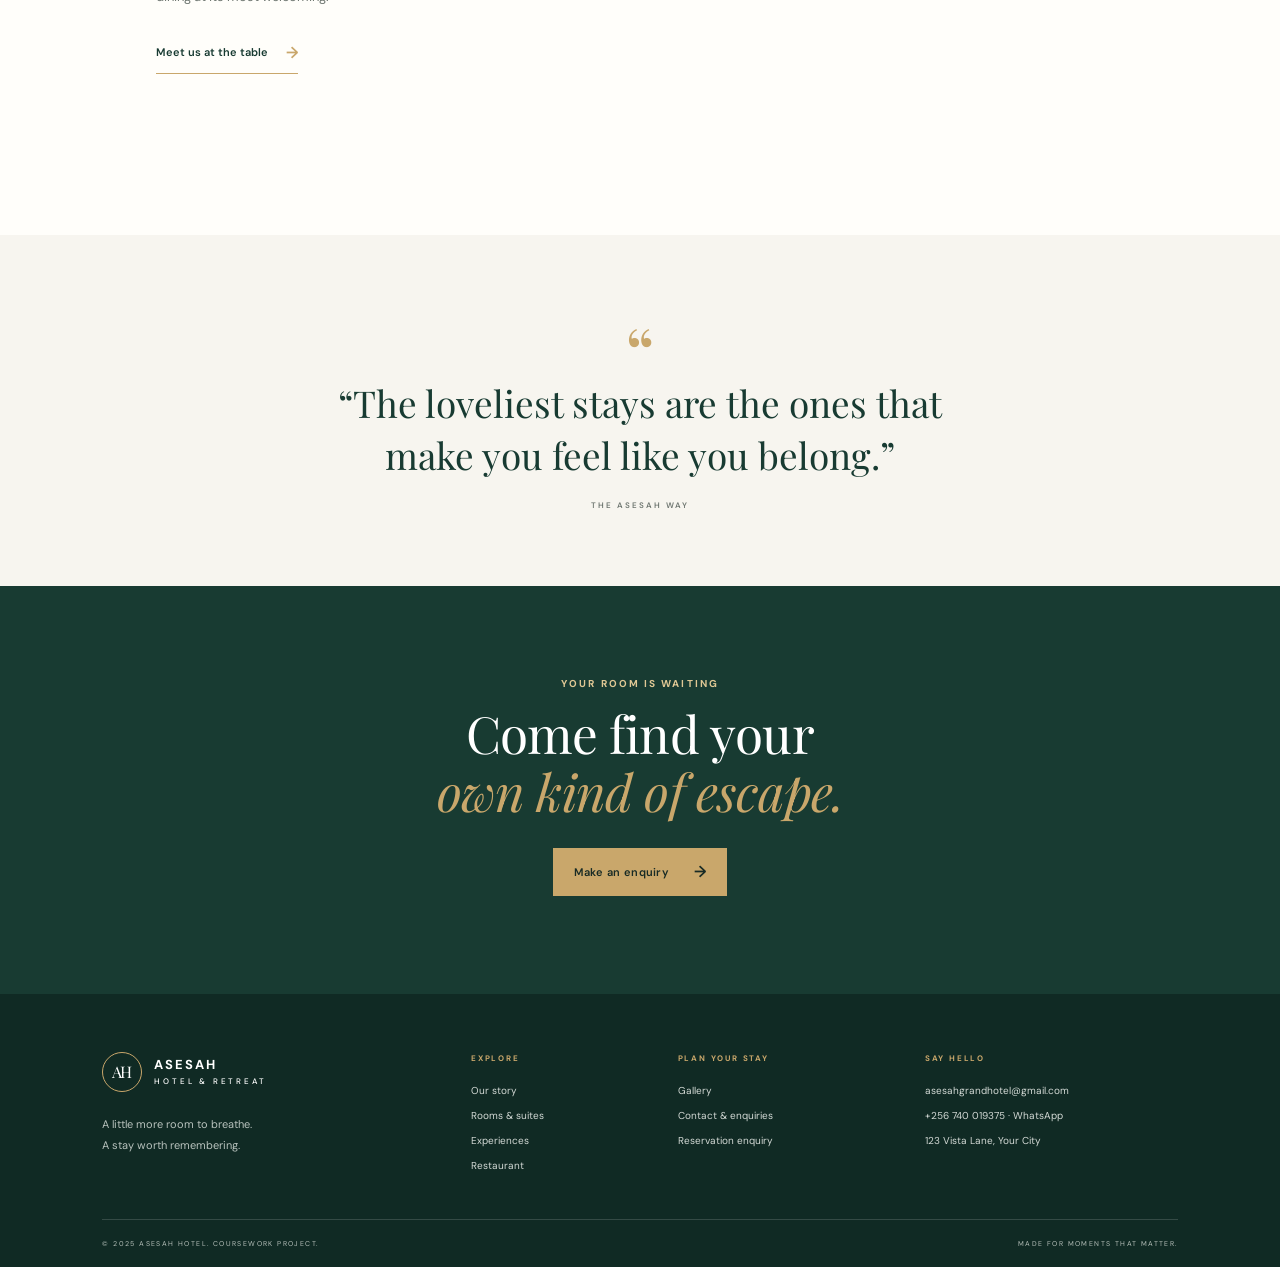
==== commit 1dd13b73: "Update hotel contact email Co-authored-by: Copilot <223556219+Copilot@users.noreply.github.com>" ====
--- a/index.html
+++ b/index.html
@@ -88,7 +88,7 @@
     <section class="final-cta"><p class="eyebrow light-eyebrow">YOUR ROOM IS WAITING</p><h2>Come find your<br><em>own kind of escape.</em></h2><a class="button button-gold" href="contact.html">Make an enquiry <span aria-hidden="true">→</span></a></section>
   </main>
   <footer class="site-footer">
-    <div class="footer-main"><div class="footer-brand"><a class="brand brand-footer" href="index.html"><span class="brand-mark">AH</span><span class="brand-name">ASESAH<small>HOTEL &amp; RETREAT</small></span></a><p>A little more room to breathe.<br>A stay worth remembering.</p></div><div class="footer-column"><span class="footer-label">EXPLORE</span><a href="about.html">Our story</a><a href="rooms.html">Rooms &amp; suites</a><a href="services.html">Experiences</a><a href="restaurant.html">Restaurant</a></div><div class="footer-column"><span class="footer-label">PLAN YOUR STAY</span><a href="gallery.html">Gallery</a><a href="contact.html">Contact &amp; enquiries</a><a href="contact.html#reservation">Reservation enquiry</a></div><div class="footer-column footer-contact"><span class="footer-label">SAY HELLO</span><a href="mailto:grandvista@gmail.com">grandvista@gmail.com</a><a href="https://wa.me/256740019375" target="_blank" rel="noopener noreferrer">+256 740 019375 · WhatsApp</a><p>123 Vista Lane, Your City</p></div></div>
+    <div class="footer-main"><div class="footer-brand"><a class="brand brand-footer" href="index.html"><span class="brand-mark">AH</span><span class="brand-name">ASESAH<small>HOTEL &amp; RETREAT</small></span></a><p>A little more room to breathe.<br>A stay worth remembering.</p></div><div class="footer-column"><span class="footer-label">EXPLORE</span><a href="about.html">Our story</a><a href="rooms.html">Rooms &amp; suites</a><a href="services.html">Experiences</a><a href="restaurant.html">Restaurant</a></div><div class="footer-column"><span class="footer-label">PLAN YOUR STAY</span><a href="gallery.html">Gallery</a><a href="contact.html">Contact &amp; enquiries</a><a href="contact.html#reservation">Reservation enquiry</a></div><div class="footer-column footer-contact"><span class="footer-label">SAY HELLO</span><a href="mailto:asesahgrandhotel@gmail.com">asesahgrandhotel@gmail.com</a><a href="https://wa.me/256740019375" target="_blank" rel="noopener noreferrer">+256 740 019375 · WhatsApp</a><p>123 Vista Lane, Your City</p></div></div>
     <div class="footer-bottom"><span>© 2025 ASESAH HOTEL. COURSEWORK PROJECT.</span><span>MADE FOR MOMENTS THAT MATTER.</span></div>
   </footer>
 </body>
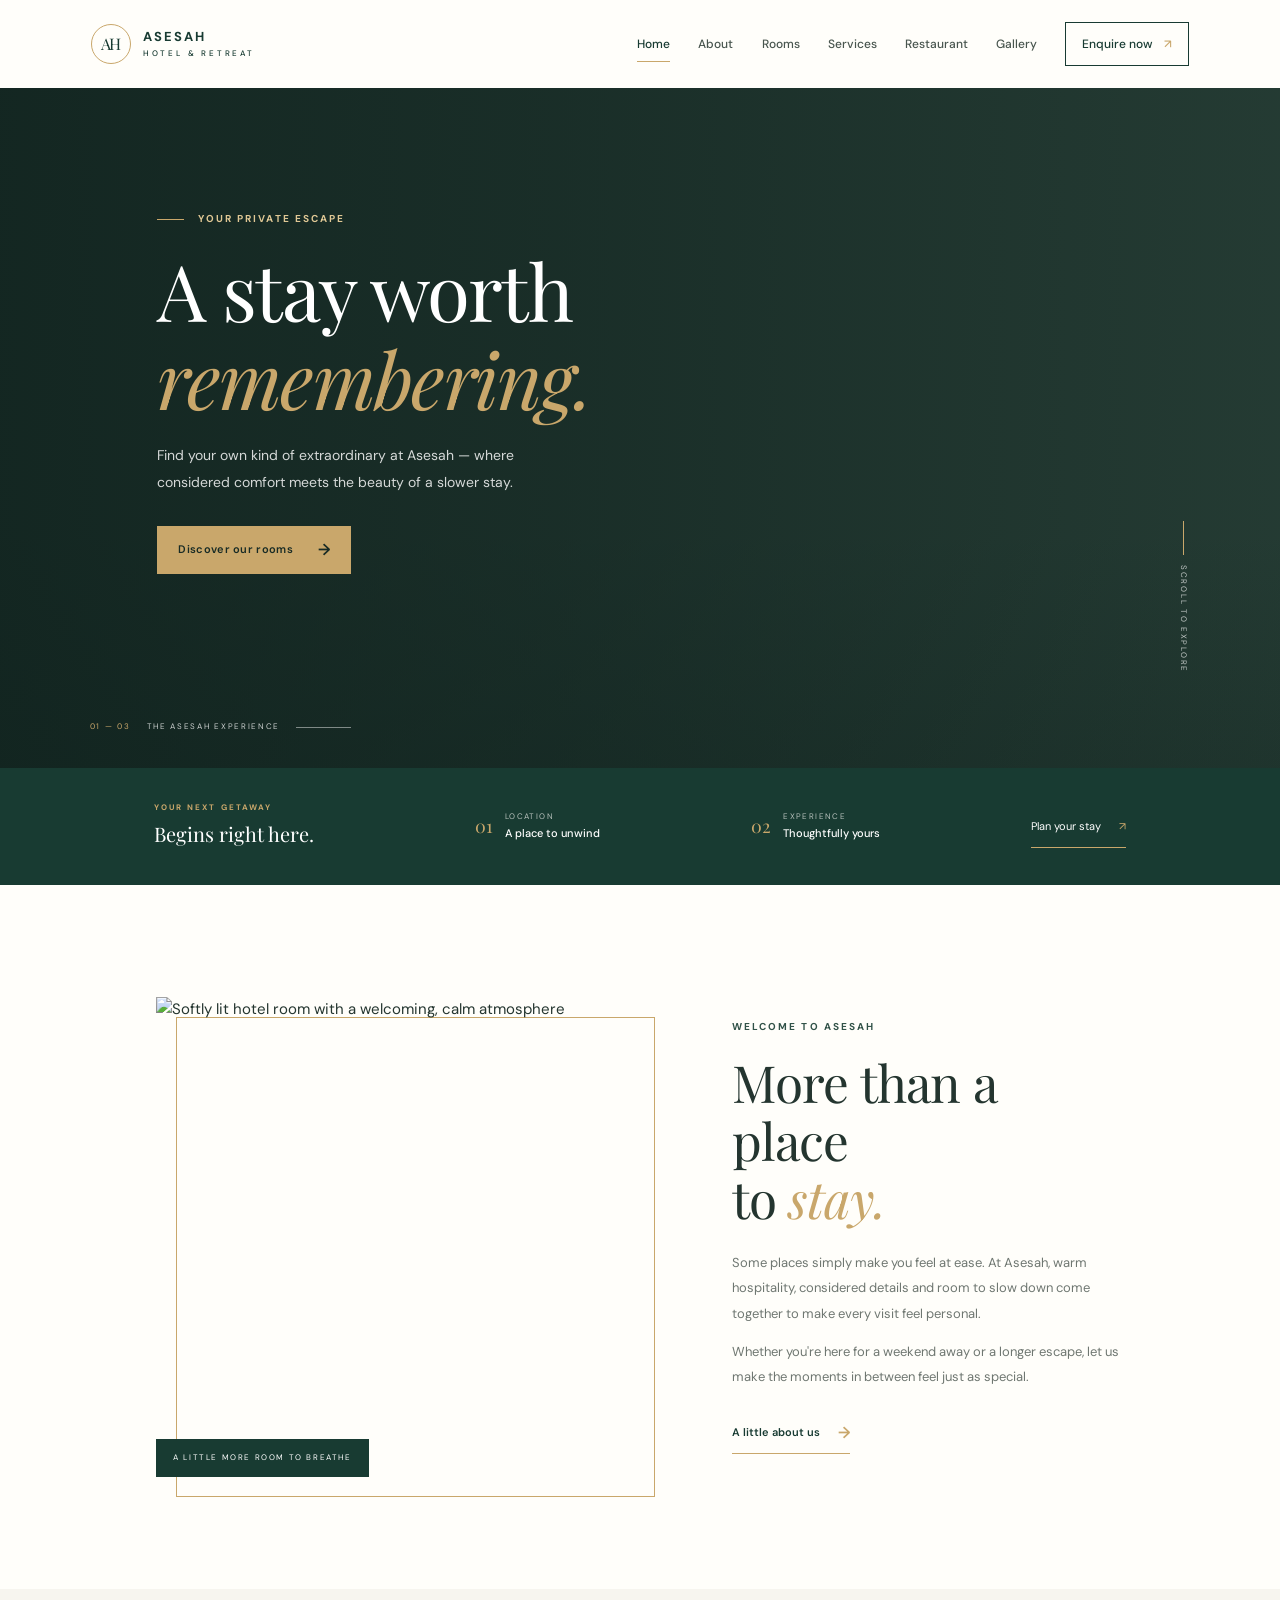
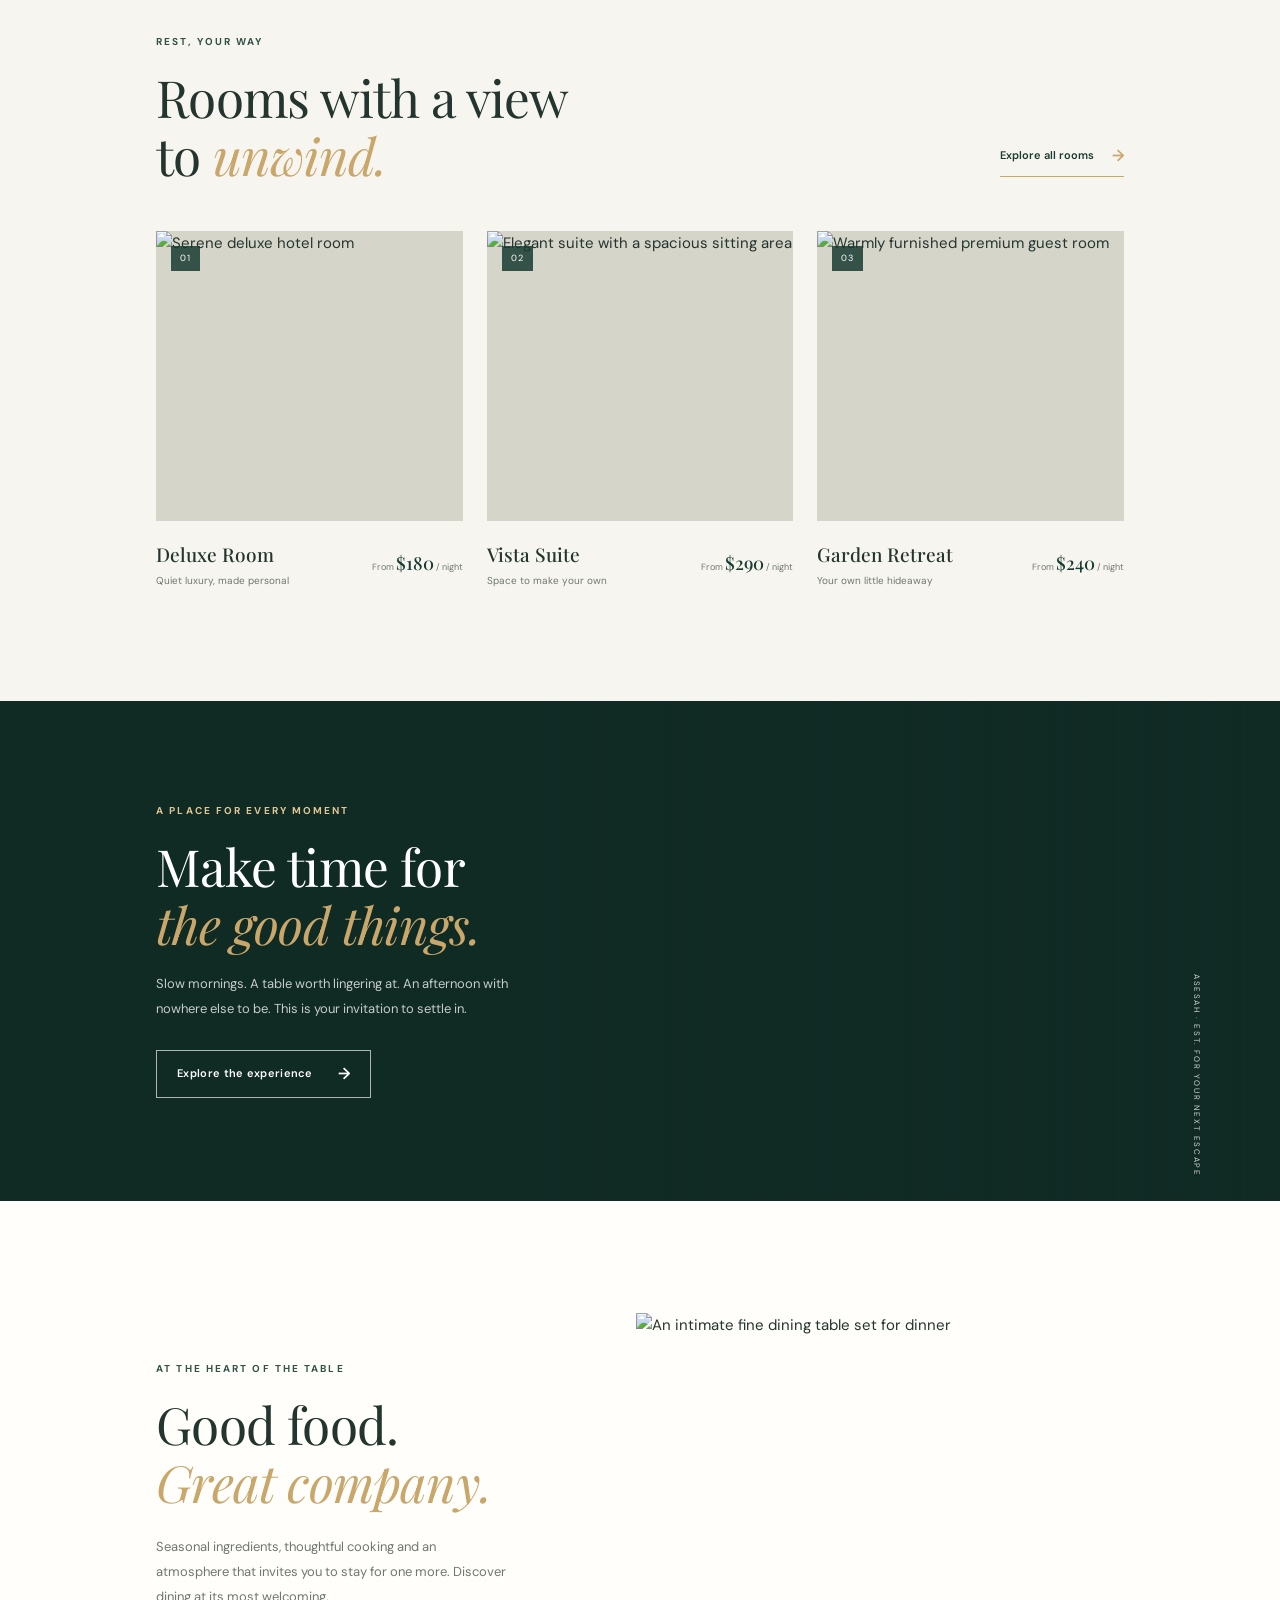
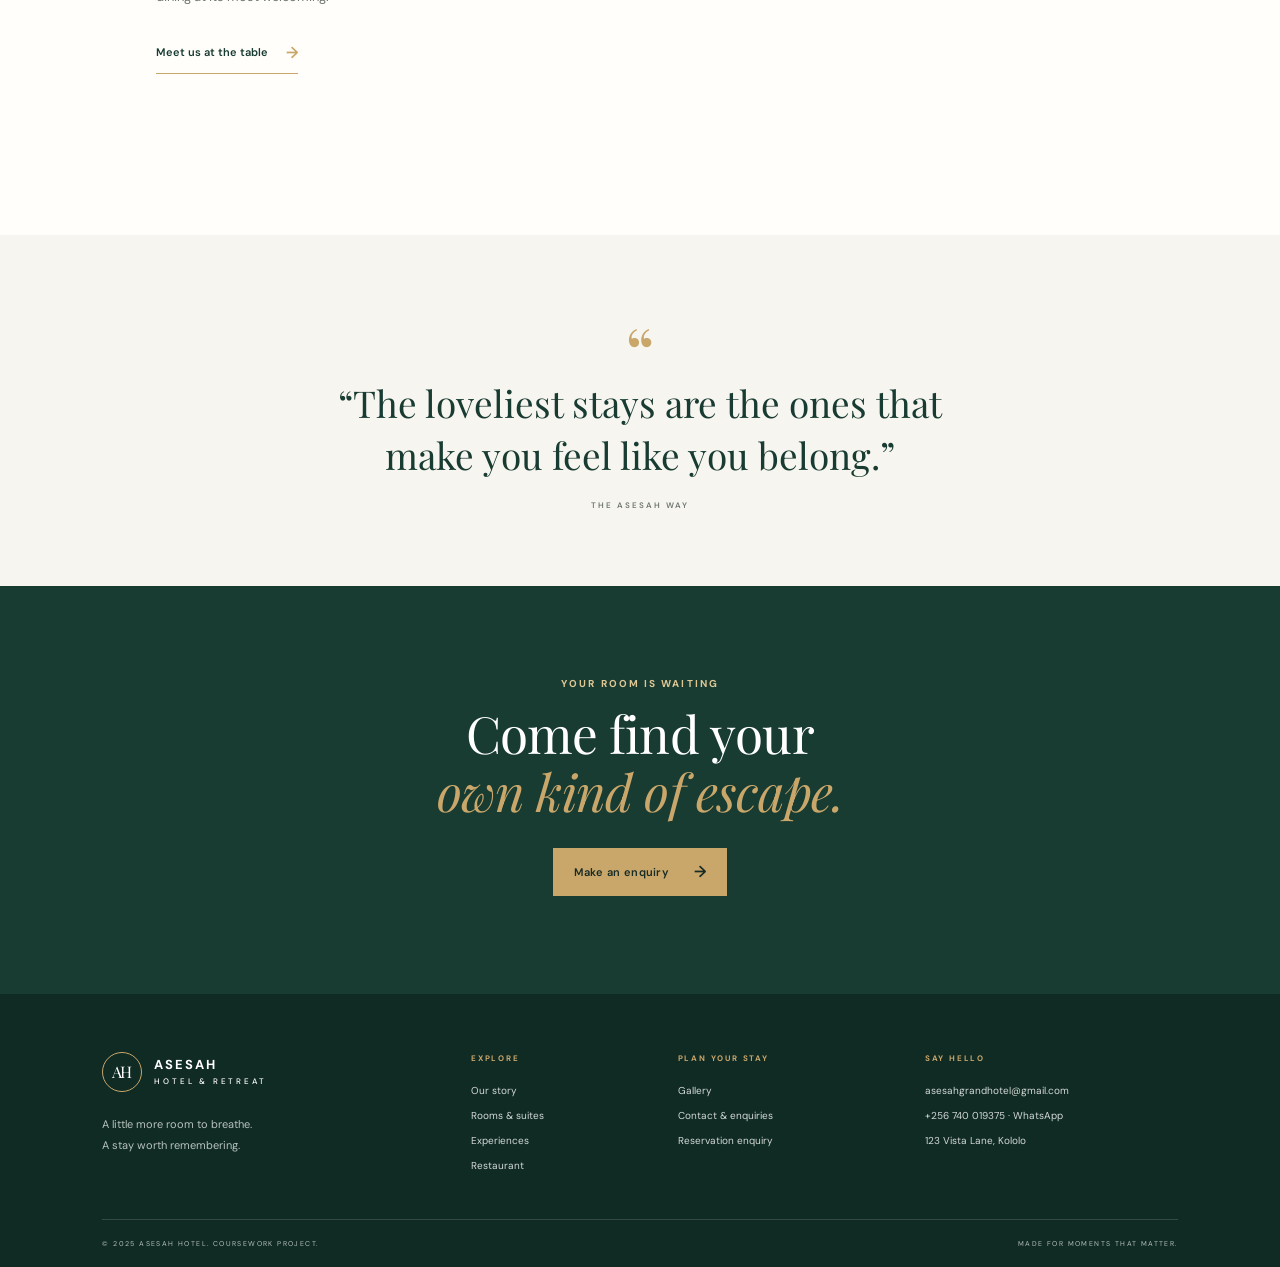
==== commit 8827106f: "Update hotel location to Kololo Co-authored-by: Copilot <223556219+Copilot@users.noreply.github.com>" ====
--- a/index.html
+++ b/index.html
@@ -88,7 +88,7 @@
     <section class="final-cta"><p class="eyebrow light-eyebrow">YOUR ROOM IS WAITING</p><h2>Come find your<br><em>own kind of escape.</em></h2><a class="button button-gold" href="contact.html">Make an enquiry <span aria-hidden="true">→</span></a></section>
   </main>
   <footer class="site-footer">
-    <div class="footer-main"><div class="footer-brand"><a class="brand brand-footer" href="index.html"><span class="brand-mark">AH</span><span class="brand-name">ASESAH<small>HOTEL &amp; RETREAT</small></span></a><p>A little more room to breathe.<br>A stay worth remembering.</p></div><div class="footer-column"><span class="footer-label">EXPLORE</span><a href="about.html">Our story</a><a href="rooms.html">Rooms &amp; suites</a><a href="services.html">Experiences</a><a href="restaurant.html">Restaurant</a></div><div class="footer-column"><span class="footer-label">PLAN YOUR STAY</span><a href="gallery.html">Gallery</a><a href="contact.html">Contact &amp; enquiries</a><a href="contact.html#reservation">Reservation enquiry</a></div><div class="footer-column footer-contact"><span class="footer-label">SAY HELLO</span><a href="mailto:asesahgrandhotel@gmail.com">asesahgrandhotel@gmail.com</a><a href="https://wa.me/256740019375" target="_blank" rel="noopener noreferrer">+256 740 019375 · WhatsApp</a><p>123 Vista Lane, Your City</p></div></div>
+    <div class="footer-main"><div class="footer-brand"><a class="brand brand-footer" href="index.html"><span class="brand-mark">AH</span><span class="brand-name">ASESAH<small>HOTEL &amp; RETREAT</small></span></a><p>A little more room to breathe.<br>A stay worth remembering.</p></div><div class="footer-column"><span class="footer-label">EXPLORE</span><a href="about.html">Our story</a><a href="rooms.html">Rooms &amp; suites</a><a href="services.html">Experiences</a><a href="restaurant.html">Restaurant</a></div><div class="footer-column"><span class="footer-label">PLAN YOUR STAY</span><a href="gallery.html">Gallery</a><a href="contact.html">Contact &amp; enquiries</a><a href="contact.html#reservation">Reservation enquiry</a></div><div class="footer-column footer-contact"><span class="footer-label">SAY HELLO</span><a href="mailto:asesahgrandhotel@gmail.com">asesahgrandhotel@gmail.com</a><a href="https://wa.me/256740019375" target="_blank" rel="noopener noreferrer">+256 740 019375 · WhatsApp</a><p>123 Vista Lane, Kololo</p></div></div>
     <div class="footer-bottom"><span>© 2025 ASESAH HOTEL. COURSEWORK PROJECT.</span><span>MADE FOR MOMENTS THAT MATTER.</span></div>
   </footer>
 </body>
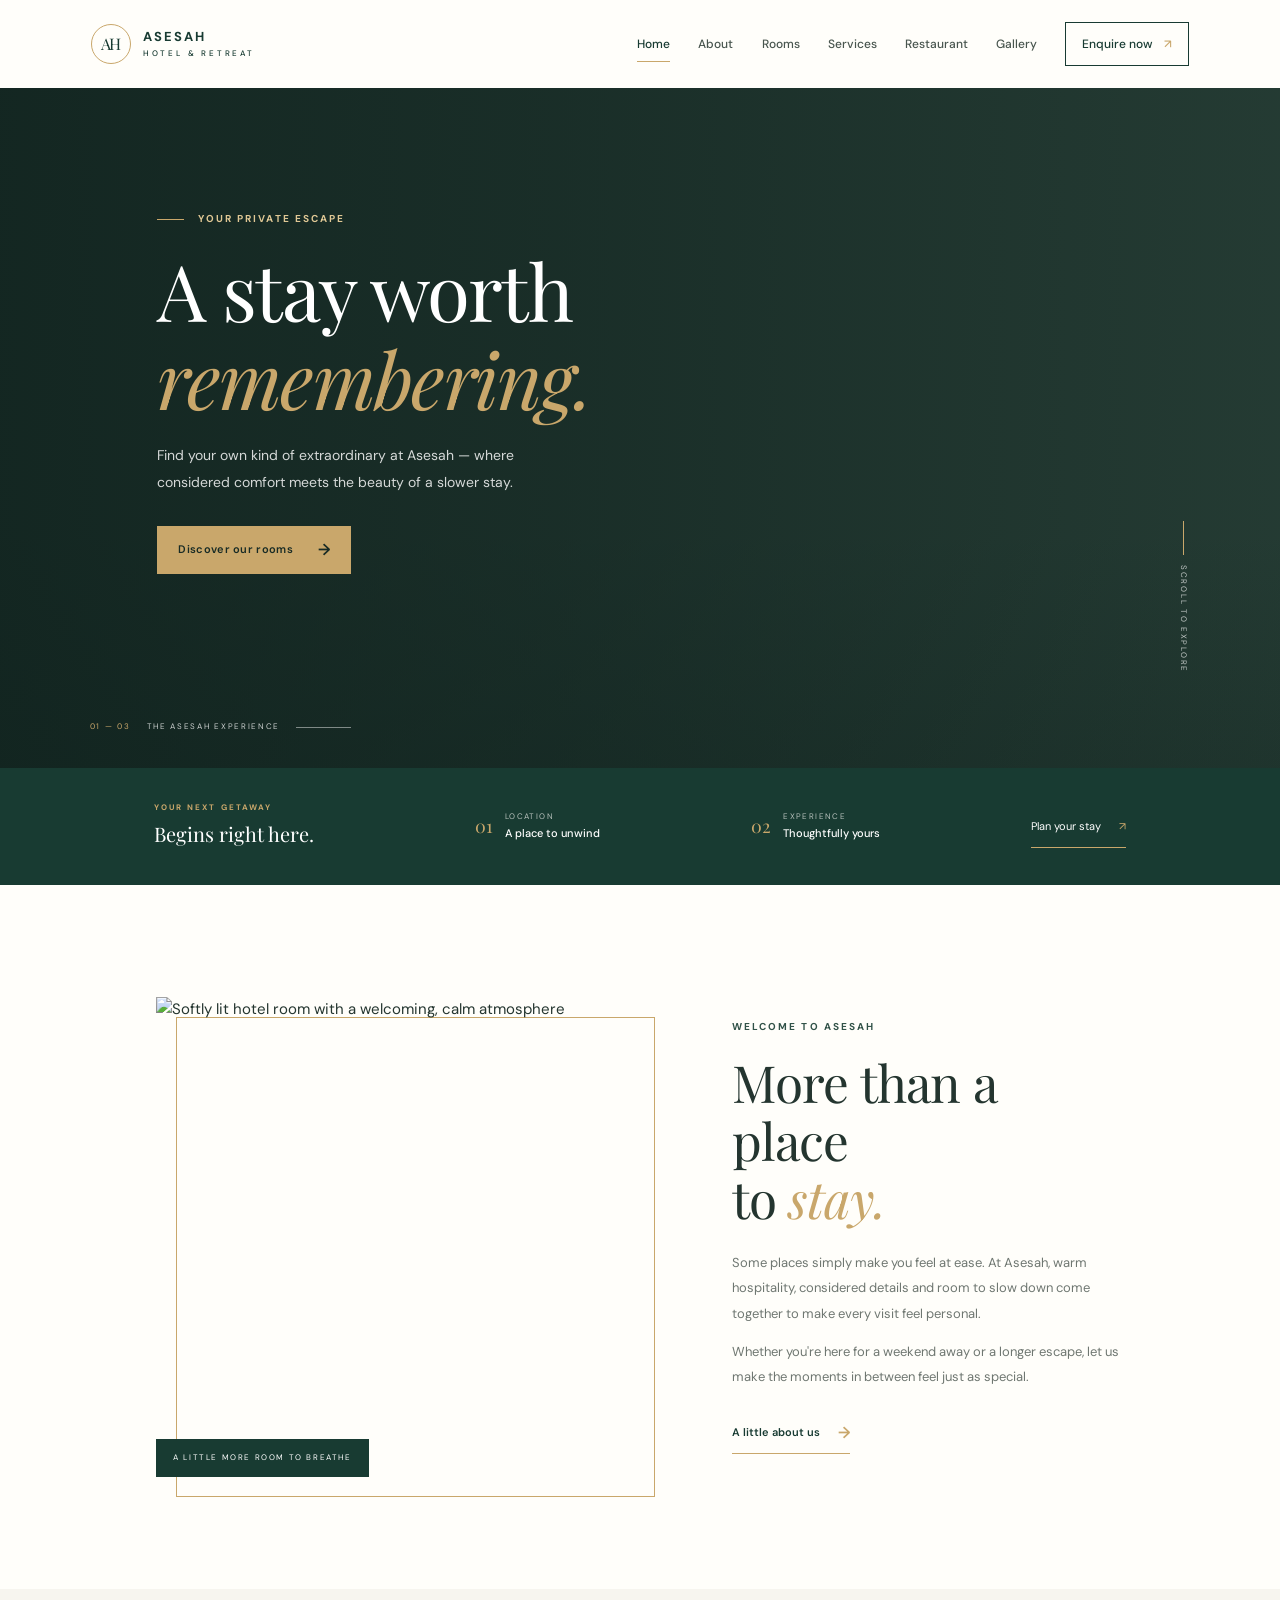
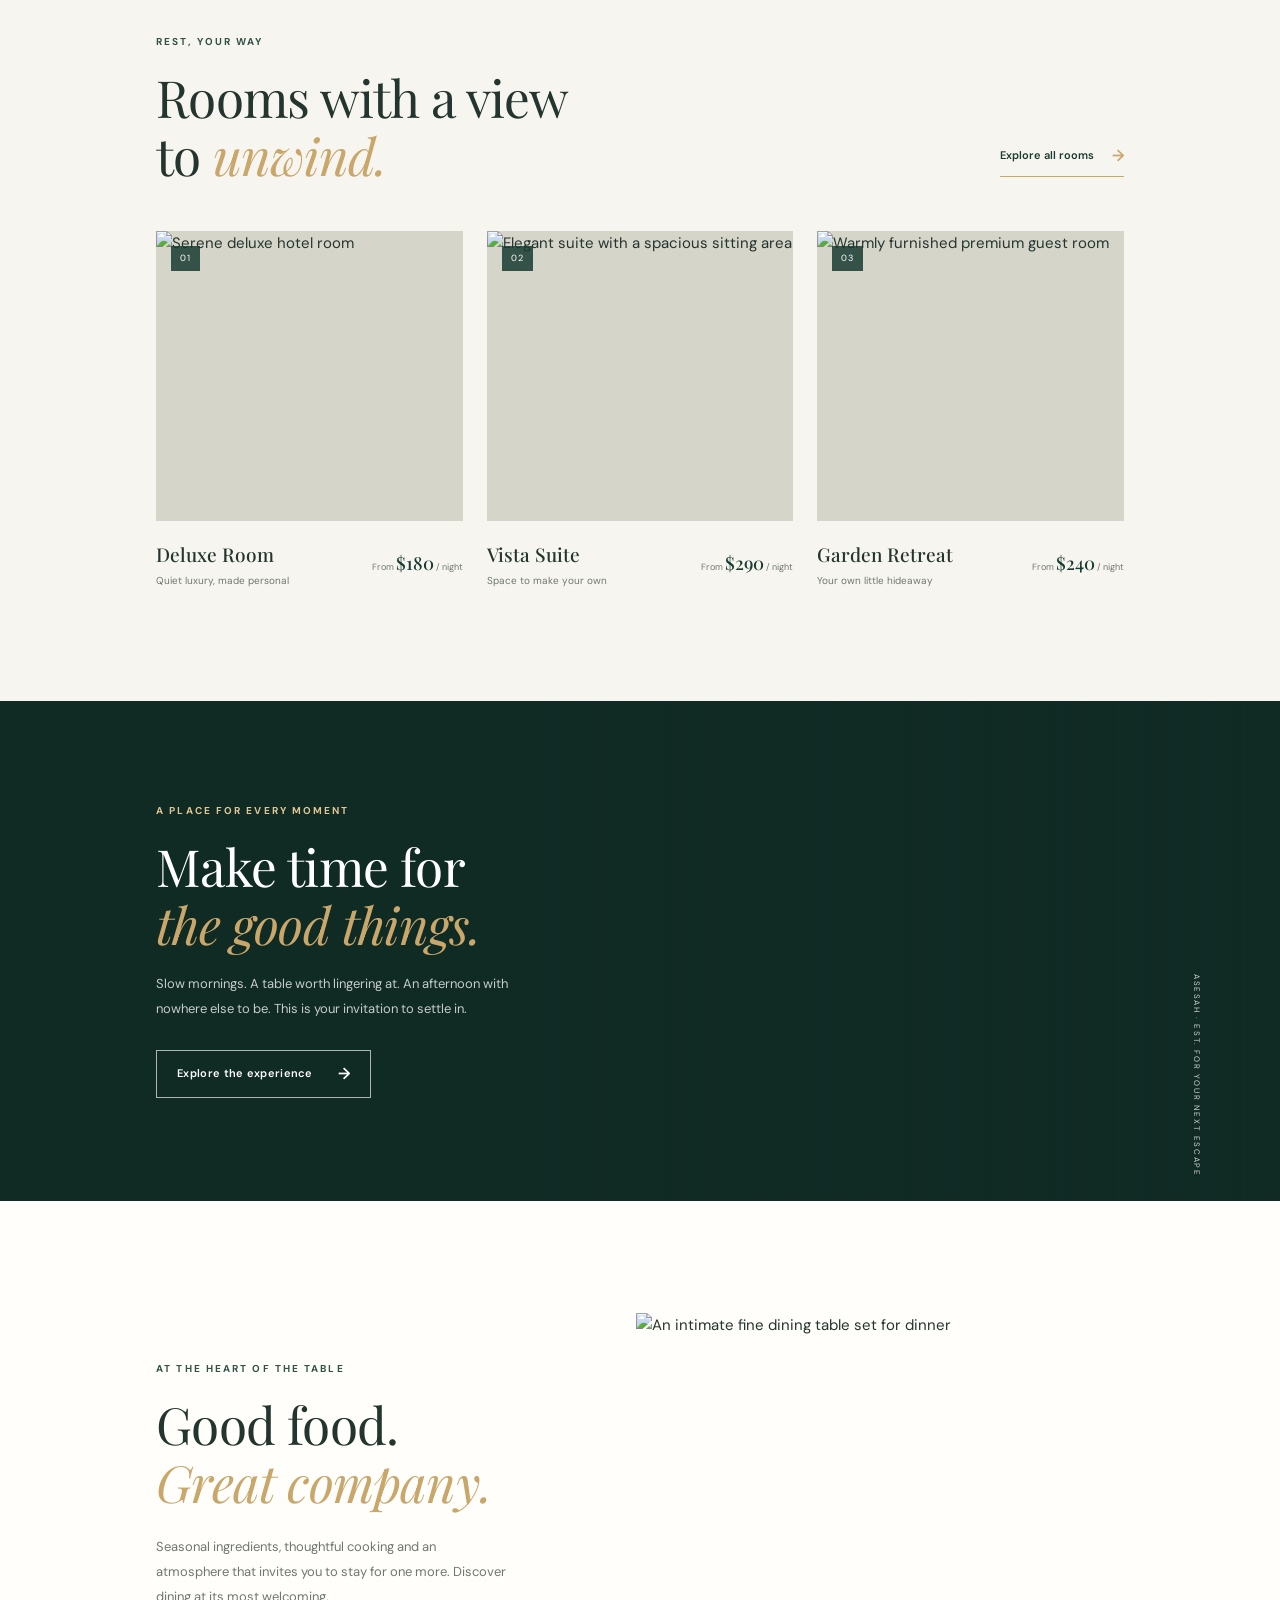
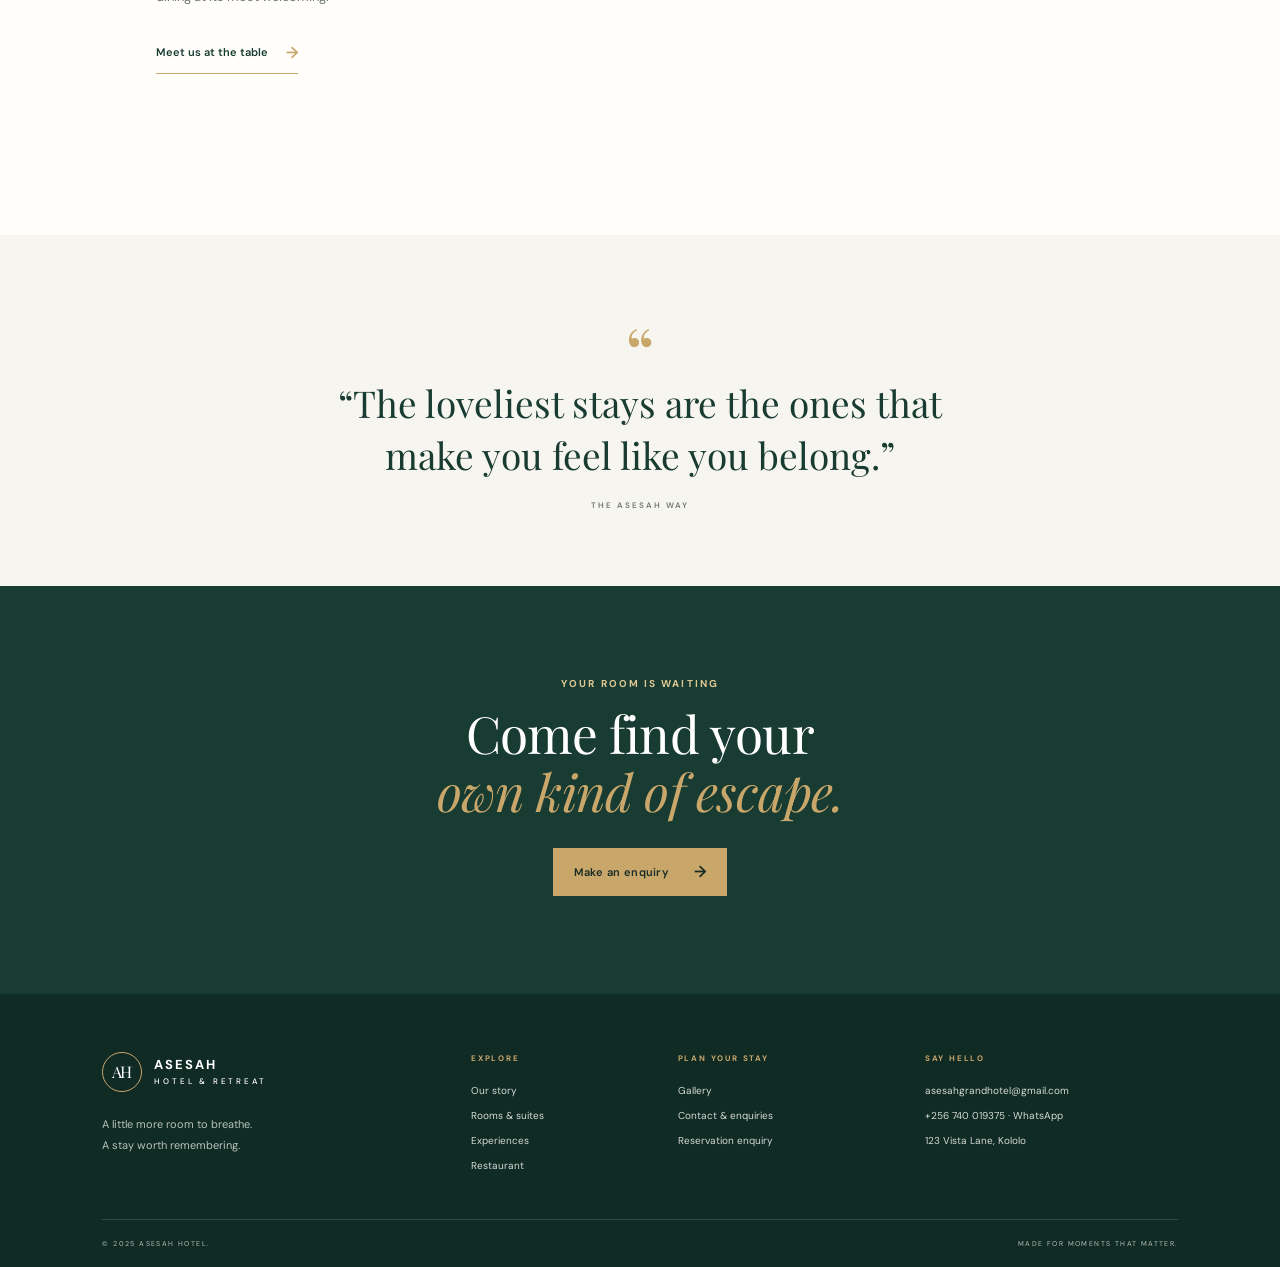
==== commit 6faf0962: "Remove coursework references from hotel website Co-authored-by: Copilot <223556219+Copilot@users.nor" ====
--- a/index.html
+++ b/index.html
@@ -1,6 +1,7 @@
 <!doctype html>
 <html lang="en">
 <head>
+<link rel="icon" type="image/svg+xml" href="favicon.svg">
   <meta charset="utf-8">
   <meta name="viewport" content="width=device-width, initial-scale=1">
   <meta name="description" content="Discover thoughtful luxury, beautiful rooms and memorable dining at Asesah Hotel.">
@@ -89,7 +90,7 @@
   </main>
   <footer class="site-footer">
     <div class="footer-main"><div class="footer-brand"><a class="brand brand-footer" href="index.html"><span class="brand-mark">AH</span><span class="brand-name">ASESAH<small>HOTEL &amp; RETREAT</small></span></a><p>A little more room to breathe.<br>A stay worth remembering.</p></div><div class="footer-column"><span class="footer-label">EXPLORE</span><a href="about.html">Our story</a><a href="rooms.html">Rooms &amp; suites</a><a href="services.html">Experiences</a><a href="restaurant.html">Restaurant</a></div><div class="footer-column"><span class="footer-label">PLAN YOUR STAY</span><a href="gallery.html">Gallery</a><a href="contact.html">Contact &amp; enquiries</a><a href="contact.html#reservation">Reservation enquiry</a></div><div class="footer-column footer-contact"><span class="footer-label">SAY HELLO</span><a href="mailto:asesahgrandhotel@gmail.com">asesahgrandhotel@gmail.com</a><a href="https://wa.me/256740019375" target="_blank" rel="noopener noreferrer">+256 740 019375 · WhatsApp</a><p>123 Vista Lane, Kololo</p></div></div>
-    <div class="footer-bottom"><span>© 2025 ASESAH HOTEL. COURSEWORK PROJECT.</span><span>MADE FOR MOMENTS THAT MATTER.</span></div>
+    <div class="footer-bottom"><span>© 2025 ASESAH HOTEL.</span><span>MADE FOR MOMENTS THAT MATTER.</span></div>
   </footer>
 </body>
 </html>
